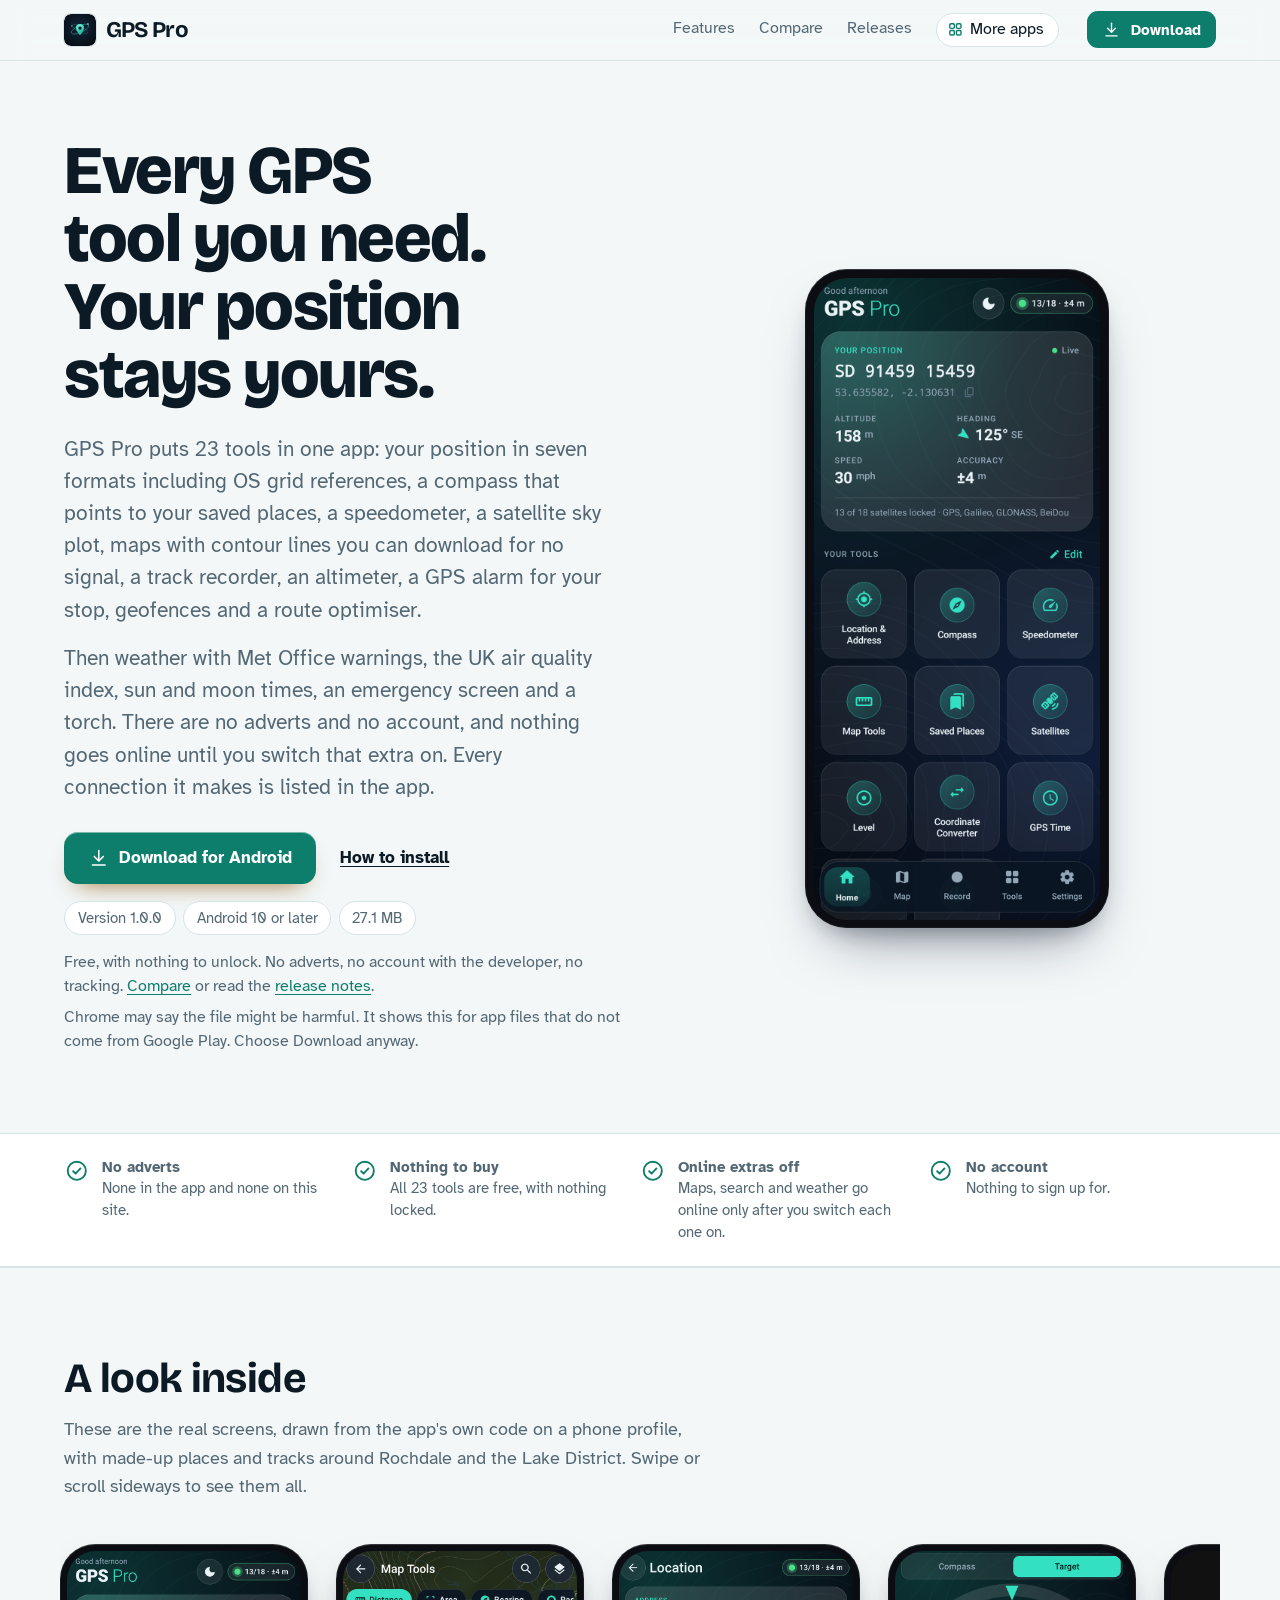
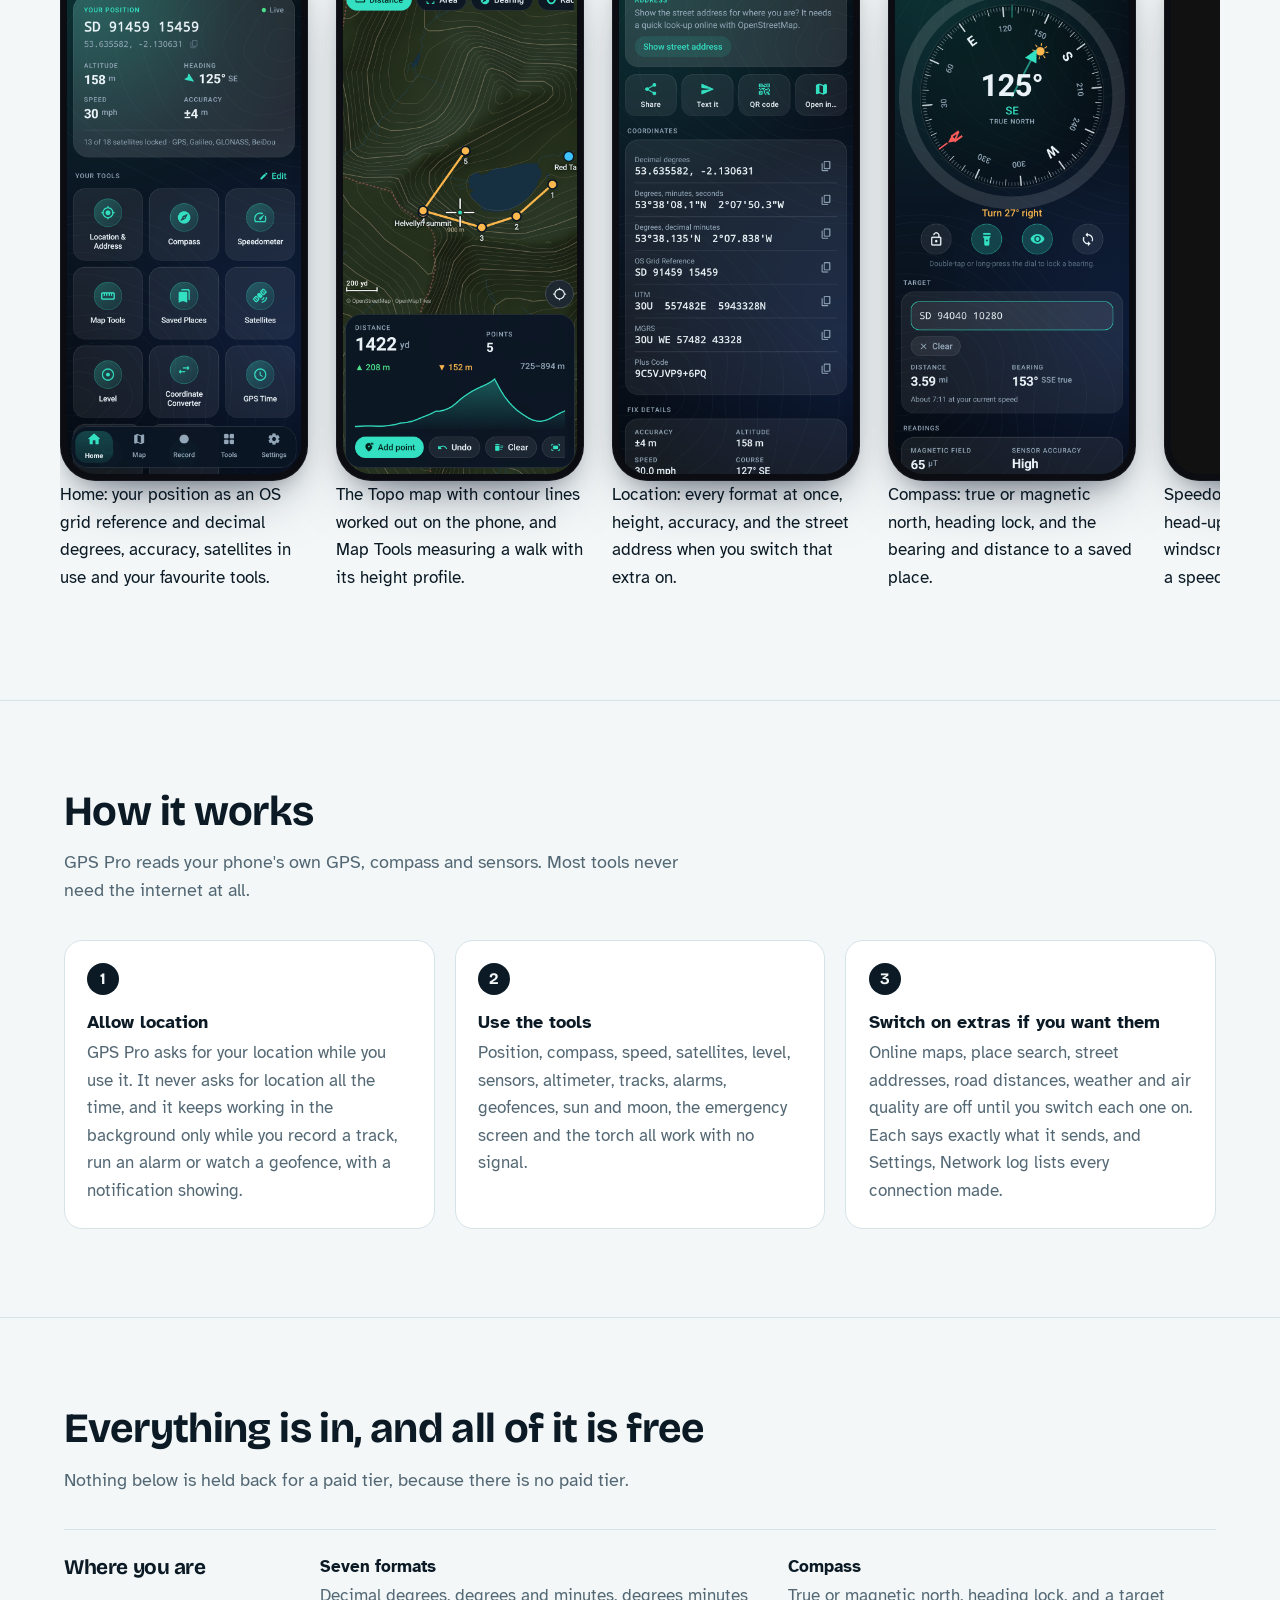
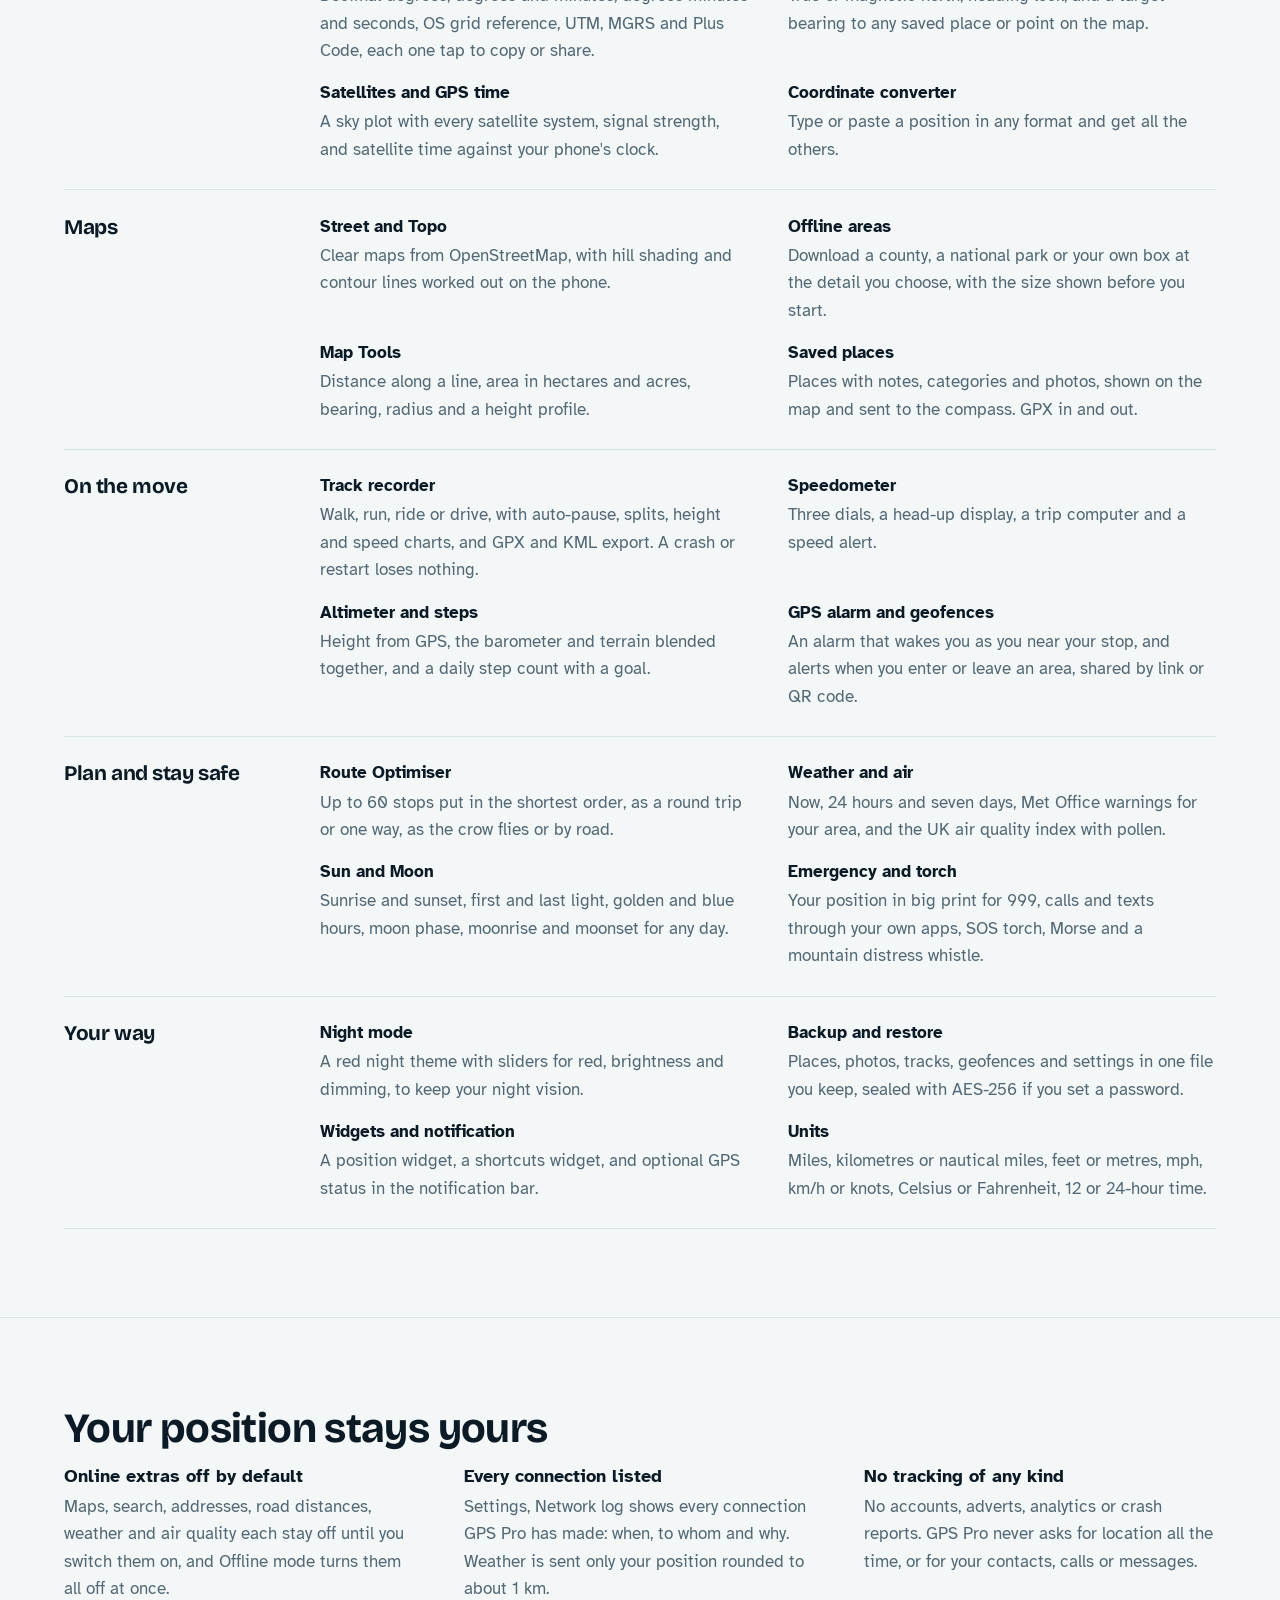
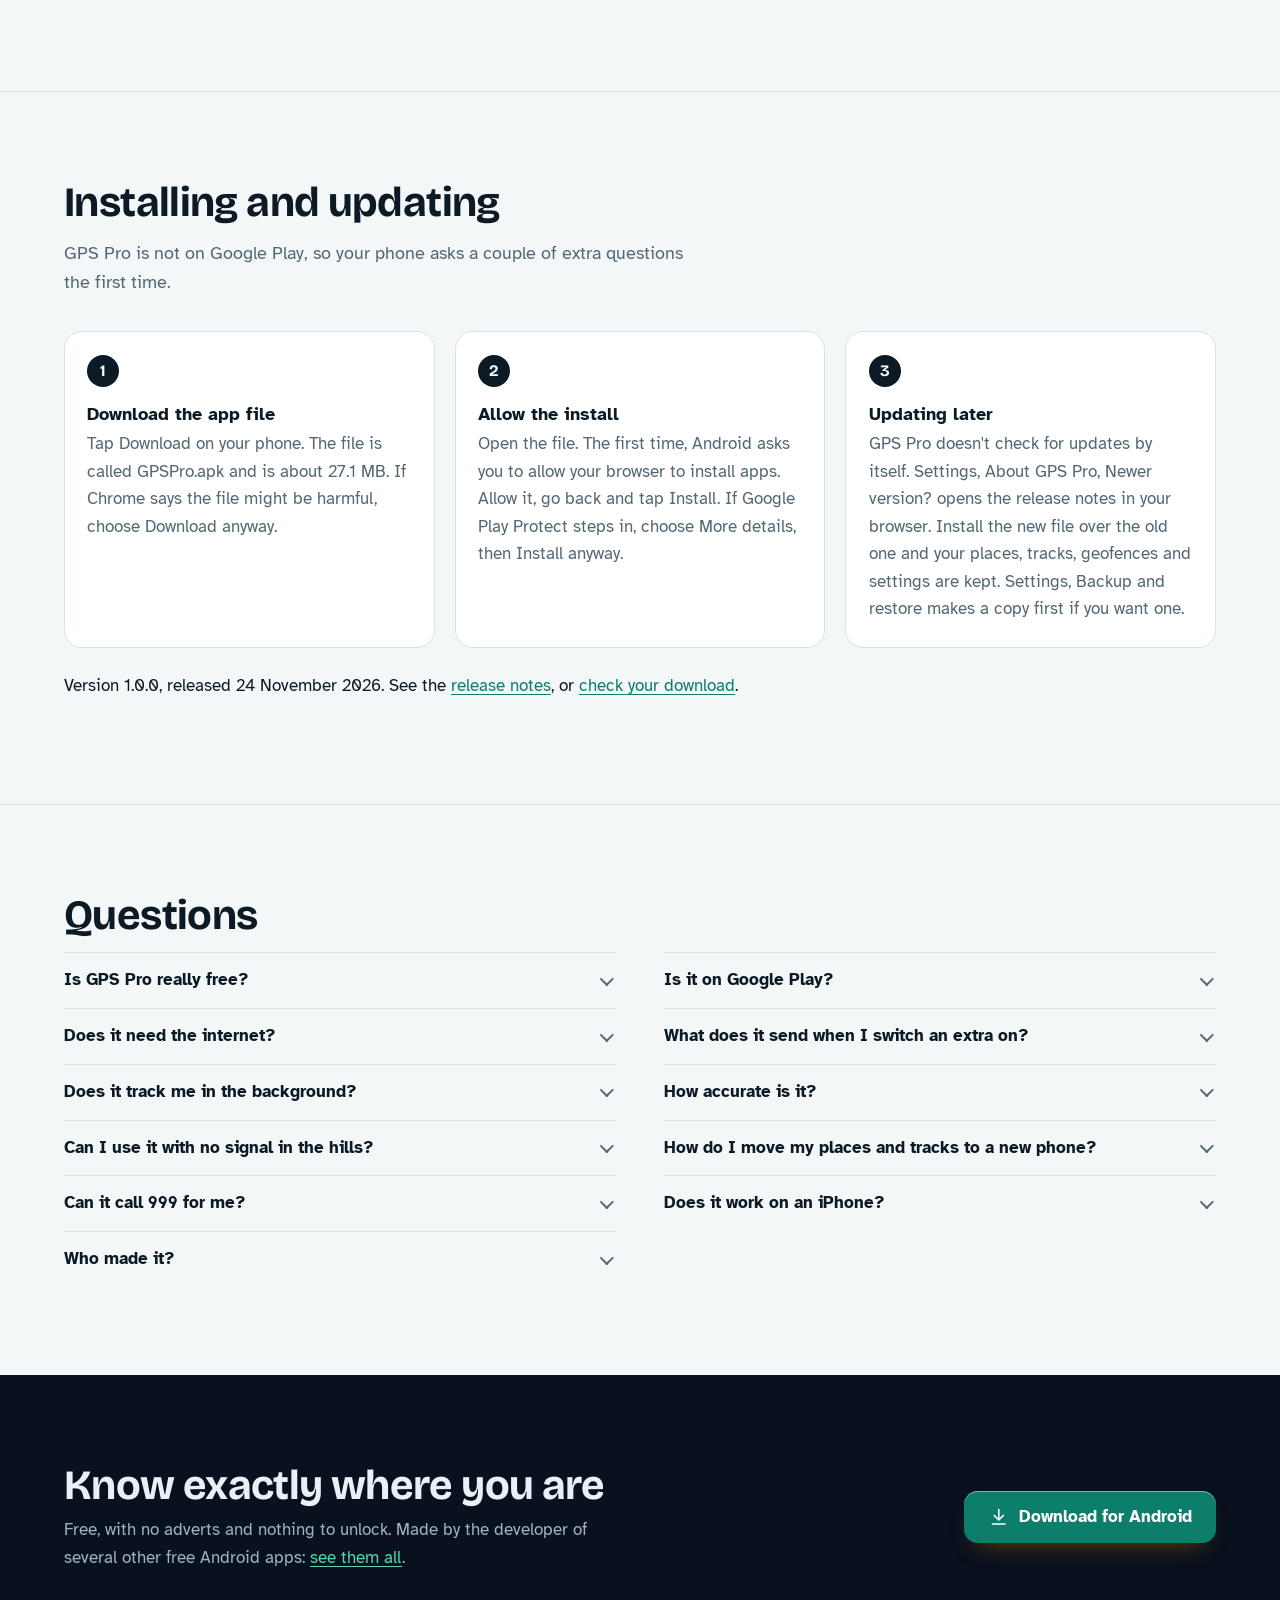
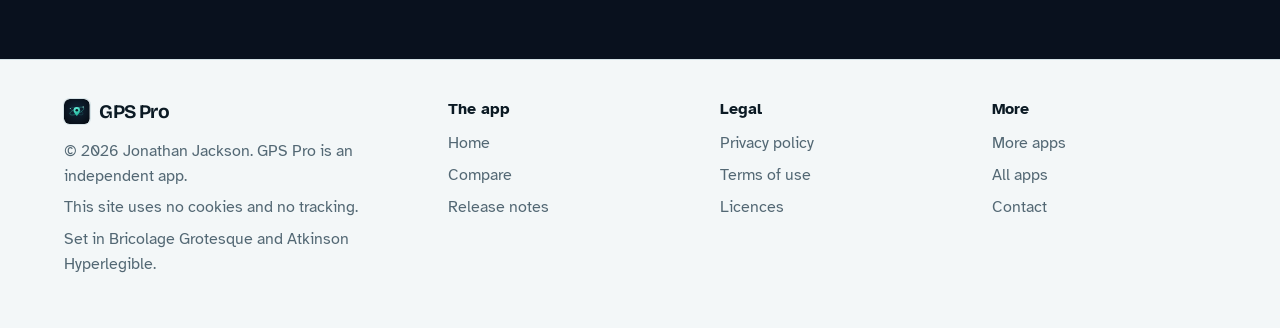
==== index.html @ b86f36ea "GPS Pro website" ====
<!DOCTYPE html>
<html lang="en-GB">
<head>
<meta charset="utf-8">
<meta name="viewport" content="width=device-width, initial-scale=1">
<title>GPS Pro: 23 GPS tools for Android that keep your position on your phone</title>
<meta name="description" content="GPS Pro is a free Android GPS toolbox: your position in every format including OS grid references, compass, speedometer, satellites, offline maps with contours, track recording, altimeter, GPS alarm, geofences, route optimiser, Met Office weather warnings, UK air quality, sun and moon, and an emergency screen. No adverts, no account, and every online extra off until you switch it on.">
<meta name="author" content="Jonathan Jackson">
<link rel="canonical" href="https://customgpter.github.io/gpspro/">
<meta name="theme-color" content="#f3f7f8" media="(prefers-color-scheme: light)">
<meta name="theme-color" content="#060b12" media="(prefers-color-scheme: dark)">
<meta property="og:type" content="website">
<meta property="og:site_name" content="GPS Pro">
<meta property="og:title" content="GPS Pro: 23 GPS tools for Android that keep your position on your phone">
<meta property="og:description" content="GPS Pro is a free Android GPS toolbox: your position in every format including OS grid references, compass, speedometer, satellites, offline maps with contours, track recording, altimeter, GPS alarm, geofences, route optimiser, Met Office weather warnings, UK air quality, sun and moon, and an emergency screen. No adverts, no account, and every online extra off until you switch it on.">
<meta property="og:url" content="https://customgpter.github.io/gpspro/">
<meta property="og:image" content="https://customgpter.github.io/gpspro/assets/og.png">
<meta property="og:image:width" content="1200">
<meta property="og:image:height" content="630">
<meta property="og:image:alt" content="GPS Pro&#x27;s home screen: the position as an OS grid reference and decimal degrees, accuracy, satellites in use and the favourite tools">
<meta property="og:locale" content="en_GB">
<meta name="twitter:card" content="summary_large_image">
<link rel="icon" href="./assets/favicon.svg" type="image/svg+xml">
<link rel="apple-touch-icon" href="./assets/apple-touch-icon.png">
<link rel="preload" href="./assets/fonts/bricolage-grotesque-latin.woff2" as="font" type="font/woff2" crossorigin>
<link rel="preload" href="./assets/fonts/atkinson-hyperlegible-latin-400-normal.woff2" as="font" type="font/woff2" crossorigin>
<link rel="stylesheet" href="./assets/site.css?v=1">
<link rel="stylesheet" href="./assets/house.css?v=1">
<link rel="stylesheet" href="./assets/apps-list.css?v=1">
<script src="./assets/apps-list.js?v=1" defer></script>
<script type="application/ld+json">{"@context":"https://schema.org","@type":"SoftwareApplication","name":"GPS Pro","url":"https://customgpter.github.io/gpspro/","description":"GPS Pro is a free Android GPS toolbox: your position in every format including OS grid references, compass, speedometer, satellites, offline maps with contours, track recording, altimeter, GPS alarm, geofences, route optimiser, Met Office weather warnings, UK air quality, sun and moon, and an emergency screen. No adverts, no account, and every online extra off until you switch it on.","applicationCategory":"UtilitiesApplication","operatingSystem":"Android 10 or later","softwareVersion":"1.0.0","downloadUrl":"https://github.com/CustomGPTer/gpspro/releases/latest/download/GPSPro.apk","releaseNotes":"https://customgpter.github.io/gpspro/releases.html","offers":{"@type":"Offer","price":"0","priceCurrency":"GBP"},"inLanguage":"en-GB","image":"https://customgpter.github.io/gpspro/assets/og.png","featureList":["Seven formats","Compass","Satellites and GPS time","Coordinate converter","Street and Topo","Offline areas","Map Tools","Saved places","Track recorder","Speedometer","Altimeter and steps","GPS alarm and geofences"],"author":{"@type":"Person","name":"Jonathan Jackson"}}</script>
<script type="application/ld+json">{"@context":"https://schema.org","@type":"FAQPage","mainEntity":[{"@type":"Question","name":"Is GPS Pro really free?","acceptedAnswer":{"@type":"Answer","text":"Yes. There is no paid version, no subscription and no adverts, and all 23 tools are there from the start."}},{"@type":"Question","name":"Is it on Google Play?","acceptedAnswer":{"@type":"Answer","text":"No. GPS Pro is a personal project and is downloaded from this site as an Android app file. It needs Android 10 or later."}},{"@type":"Question","name":"Does it need the internet?","acceptedAnswer":{"@type":"Answer","text":"No. Your position, the compass, speedometer, satellites, level, sensors, tracks, altimeter, alarms, geofences, sun and moon, the emergency screen and the torch all work with no signal. Maps work with no signal once you have downloaded an area. Search, addresses, road distances, weather and air quality need the internet, and only after you switch them on."}},{"@type":"Question","name":"What does it send when I switch an extra on?","acceptedAnswer":{"@type":"Answer","text":"Each extra says before you switch it on. Maps send only which map squares to fetch, never your position. Weather and air quality send your position rounded to about 1 km. Met Office warnings are one list for the whole UK, so nothing about you is sent for them; the phone picks out your area itself. Every connection is listed in Settings, Network log."}},{"@type":"Question","name":"Does it track me in the background?","acceptedAnswer":{"@type":"Answer","text":"No. GPS Pro never asks for location all the time. It keeps using GPS after you leave the app only while you are recording a track, running a GPS alarm or watching a geofence, or if you switch on the GPS status notification, and Android shows a notification the whole time."}},{"@type":"Question","name":"How accurate is it?","acceptedAnswer":{"@type":"Answer","text":"As accurate as your phone's GPS, which is usually within 3 to 5 metres in the open and worse among tall buildings and trees. GPS Pro shows the accuracy with every reading. OS grid references use Ordnance Survey's published conversion, accurate to about 5 metres."}},{"@type":"Question","name":"Can I use it with no signal in the hills?","acceptedAnswer":{"@type":"Answer","text":"Yes. GPS works anywhere with a view of the sky. Download the map area before you go, in Settings, Offline maps, and the map, contour lines and heights all work with no signal."}},{"@type":"Question","name":"How do I move my places and tracks to a new phone?","acceptedAnswer":{"@type":"Answer","text":"Settings, Backup and restore, Save a backup file. Put the file somewhere you can reach from the new phone, then choose Restore from a backup there. You can seal the file with a password."}},{"@type":"Question","name":"Can it call 999 for me?","acceptedAnswer":{"@type":"Answer","text":"The emergency screen opens your phone's dialler with 999 or 112 ready, and you press call. It can also open your messages app with your position written out for up to five contacts. GPS Pro never calls or texts by itself."}},{"@type":"Question","name":"Does it work on an iPhone?","acceptedAnswer":{"@type":"Answer","text":"No. GPS Pro is for Android phones and tablets only."}},{"@type":"Question","name":"Who made it?","acceptedAnswer":{"@type":"Answer","text":"GPS Pro is made by Jonathan Jackson, an independent developer in the United Kingdom."}}]}</script>
</head>
<body>
<a class="skip" href="#main">Skip to content</a>
<header class="masthead">
<div class="wrap">
<a class="brand" href="./" aria-label="GPS Pro home"><svg viewBox="0 0 108 108" aria-hidden="true"><defs><radialGradient id="gpbg" cx="54" cy="46" r="76" gradientUnits="userSpaceOnUse"><stop offset="0" stop-color="#12263A"/><stop offset="1" stop-color="#060B12"/></radialGradient><linearGradient id="gppin" x1="44" y1="34" x2="64" y2="72" gradientUnits="userSpaceOnUse"><stop offset="0" stop-color="#6CF5DE"/><stop offset="1" stop-color="#14A88F"/></linearGradient></defs><rect width="108" height="108" rx="24" fill="url(#gpbg)"/><g transform="rotate(-24 54 51)"><path d="M22,51 a32,11.5 0 1,0 64,0 a32,11.5 0 1,0 -64,0" fill="none" stroke="#3FE0C5" stroke-opacity=".55" stroke-width="2.2"/><circle cx="85.6" cy="46.2" r="2.6" fill="#B8FFF1"/></g><g transform="rotate(28 54 51)"><path d="M25,51 a29,9.5 0 1,0 58,0 a29,9.5 0 1,0 -58,0" fill="none" stroke="#3FE0C5" stroke-opacity=".35" stroke-width="1.6"/><circle cx="24.7" cy="54.5" r="2.1" fill="#7CEFDB"/></g><path d="M54,72 C54,72 40.5,57.5 40.5,47.5 A13.5,13.5 0 1,1 67.5,47.5 C67.5,57.5 54,72 54,72 Z" fill="url(#gppin)"/><circle cx="54" cy="47.5" r="5.5" fill="#0A1420"/></svg><span>GPS Pro</span></a>
<nav aria-label="Main"><ul><li><a href="./#features">Features</a></li><li><a href="./compare.html">Compare</a></li><li><a href="./releases.html">Releases</a></li><li><a class="more-apps" href="./more-apps.html"><svg class="ico" viewBox="0 0 24 24" aria-hidden="true"><rect x="4" y="4" width="6.5" height="6.5" rx="1.6"/><rect x="13.5" y="4" width="6.5" height="6.5" rx="1.6"/><rect x="4" y="13.5" width="6.5" height="6.5" rx="1.6"/><rect x="13.5" y="13.5" width="6.5" height="6.5" rx="1.6"/></svg>More apps</a></li></ul></nav>
<a class="button small" href="https://github.com/CustomGPTer/gpspro/releases/latest/download/GPSPro.apk"><svg class="ico" viewBox="0 0 24 24" aria-hidden="true"><path d="M12 4v11"/><path d="M7 10.5l5 5 5-5"/><path d="M5 20h14"/></svg>Download</a>
</div>
</header>
<main id="main">
<div class="hero">
<div class="wrap hero-grid">
<div class="hero-copy">
<h1>Every GPS tool you need. Your position stays yours.</h1>
<p class="lede">GPS Pro puts 23 tools in one app: your position in seven formats including OS grid references, a compass that points to your saved places, a speedometer, a satellite sky plot, maps with contour lines you can download for no signal, a track recorder, an altimeter, a GPS alarm for your stop, geofences and a route optimiser.</p><p class="lede">Then weather with Met Office warnings, the UK air quality index, sun and moon times, an emergency screen and a torch. There are no adverts and no account, and nothing goes online until you switch that extra on. Every connection it makes is listed in the app.</p>

<p class="get" id="download"><a class="button" href="https://github.com/CustomGPTer/gpspro/releases/latest/download/GPSPro.apk"><svg class="ico" viewBox="0 0 24 24" aria-hidden="true"><path d="M12 4v11"/><path d="M7 10.5l5 5 5-5"/><path d="M5 20h14"/></svg>Download for Android</a><a class="aside" href="#install">How to install</a></p>
<ul class="pills"><li>Version 1.0.0</li><li>Android 10 or later</li><li>27.1 MB</li></ul>
<p class="facts">Free, with nothing to unlock. No adverts, no account with the developer, no tracking. <a href="compare.html">Compare</a> or read the <a href="releases.html">release notes</a>.</p>
<p class="facts">Chrome may say the file might be harmful. It shows this for app files that do not come from Google Play. Choose Download anyway.</p>
</div>
<div class="hero-phone"><div class="phone"><img src="./assets/screens/home.png" alt="Home: your position as an OS grid reference and decimal degrees, accuracy, satellites in use and your favourite tools." width="393" height="852" fetchpriority="high"></div></div>
</div>
</div>

<section class="promises" aria-label="In short">
<div class="wrap"><ul><li><svg class="ico" viewBox="0 0 24 24" aria-hidden="true"><circle cx="12" cy="12" r="8.5"/><path d="M8.6 12.4l2.3 2.3 4.5-4.9"/></svg><span><b>No adverts</b><span>None in the app and none on this site.</span></span></li><li><svg class="ico" viewBox="0 0 24 24" aria-hidden="true"><circle cx="12" cy="12" r="8.5"/><path d="M8.6 12.4l2.3 2.3 4.5-4.9"/></svg><span><b>Nothing to buy</b><span>All 23 tools are free, with nothing locked.</span></span></li><li><svg class="ico" viewBox="0 0 24 24" aria-hidden="true"><circle cx="12" cy="12" r="8.5"/><path d="M8.6 12.4l2.3 2.3 4.5-4.9"/></svg><span><b>Online extras off</b><span>Maps, search and weather go online only after you switch each one on.</span></span></li><li><svg class="ico" viewBox="0 0 24 24" aria-hidden="true"><circle cx="12" cy="12" r="8.5"/><path d="M8.6 12.4l2.3 2.3 4.5-4.9"/></svg><span><b>No account</b><span>Nothing to sign up for.</span></span></li></ul></div>
</section>

<section id="screens" aria-labelledby="screens-h">
<div class="wrap">
<h2 id="screens-h">A look inside</h2>
<p class="intro">These are the real screens, drawn from the app&#x27;s own code on a phone profile, with made-up places and tracks around Rochdale and the Lake District. Swipe or scroll sideways to see them all.</p>
<div class="gallery" tabindex="0" role="region" aria-label="Screens from GPS Pro"><figure class="shot"><div class="phone"><img src="./assets/screens/home.png" alt="Home: your position as an OS grid reference and decimal degrees, accuracy, satellites in use and your favourite tools." width="393" height="852" loading="eager" decoding="async"></div><figcaption>Home: your position as an OS grid reference and decimal degrees, accuracy, satellites in use and your favourite tools.</figcaption></figure><figure class="shot"><div class="phone"><img src="./assets/screens/map.png" alt="The Topo map with contour lines worked out on the phone, and Map Tools measuring a walk with its height profile." width="393" height="852" loading="eager" decoding="async"></div><figcaption>The Topo map with contour lines worked out on the phone, and Map Tools measuring a walk with its height profile.</figcaption></figure><figure class="shot"><div class="phone"><img src="./assets/screens/location.png" alt="Location: every format at once, height, accuracy, and the street address when you switch that extra on." width="393" height="852" loading="eager" decoding="async"></div><figcaption>Location: every format at once, height, accuracy, and the street address when you switch that extra on.</figcaption></figure><figure class="shot"><div class="phone"><img src="./assets/screens/compass.png" alt="Compass: true or magnetic north, heading lock, and the bearing and distance to a saved place." width="393" height="852" loading="eager" decoding="async"></div><figcaption>Compass: true or magnetic north, heading lock, and the bearing and distance to a saved place.</figcaption></figure><figure class="shot"><div class="phone"><img src="./assets/screens/speed.png" alt="Speedometer: three dial styles, a head-up display for the windscreen, a trip computer and a speed alert." width="393" height="852" loading="eager" decoding="async"></div><figcaption>Speedometer: three dial styles, a head-up display for the windscreen, a trip computer and a speed alert.</figcaption></figure><figure class="shot"><div class="phone"><img src="./assets/screens/satellites.png" alt="Satellites: a sky plot and signal bars for GPS, Galileo, GLONASS, BeiDou, QZSS, NavIC and SBAS." width="393" height="852" loading="eager" decoding="async"></div><figcaption>Satellites: a sky plot and signal bars for GPS, Galileo, GLONASS, BeiDou, QZSS, NavIC and SBAS.</figcaption></figure><figure class="shot"><div class="phone"><img src="./assets/screens/track.png" alt="A recorded walk: distance, moving time, climb, splits and charts of height and speed, with GPX and KML out." width="393" height="852" loading="eager" decoding="async"></div><figcaption>A recorded walk: distance, moving time, climb, splits and charts of height and speed, with GPX and KML out.</figcaption></figure><figure class="shot"><div class="phone"><img src="./assets/screens/route.png" alt="Route Optimiser: up to 60 stops put in the shortest order, as the crow flies or by road." width="393" height="852" loading="eager" decoding="async"></div><figcaption>Route Optimiser: up to 60 stops put in the shortest order, as the crow flies or by road.</figcaption></figure><figure class="shot"><div class="phone"><img src="./assets/screens/weather.png" alt="Weather: now, the next 24 hours, and Met Office warnings for where you are." width="393" height="852" loading="eager" decoding="async"></div><figcaption>Weather: now, the next 24 hours, and Met Office warnings for where you are.</figcaption></figure><figure class="shot"><div class="phone"><img src="./assets/screens/sunmoon.png" alt="Sun and Moon: sunrise, golden and blue hours, first and last light, moonrise and the moon as it looks tonight." width="393" height="852" loading="eager" decoding="async"></div><figcaption>Sun and Moon: sunrise, golden and blue hours, first and last light, moonrise and the moon as it looks tonight.</figcaption></figure><figure class="shot"><div class="phone"><img src="./assets/screens/emergency.png" alt="Emergency: your grid reference in big print to read out to 999, one-tap call and text, SOS torch and whistle." width="393" height="852" loading="eager" decoding="async"></div><figcaption>Emergency: your grid reference in big print to read out to 999, one-tap call and text, SOS torch and whistle.</figcaption></figure><figure class="shot"><div class="phone"><img src="./assets/screens/backup.png" alt="Backup and restore: everything in one file you keep, sealed with a password if you like." width="393" height="852" loading="eager" decoding="async"></div><figcaption>Backup and restore: everything in one file you keep, sealed with a password if you like.</figcaption></figure></div>
</div>
</section>

<section id="how" aria-labelledby="how-h">
<div class="wrap">
<h2 id="how-h">How it works</h2>
<p class="intro">GPS Pro reads your phone's own GPS, compass and sensors. Most tools never need the internet at all.</p>
<ol class="steps"><li><h3>Allow location</h3><p>GPS Pro asks for your location while you use it. It never asks for location all the time, and it keeps working in the background only while you record a track, run an alarm or watch a geofence, with a notification showing.</p></li><li><h3>Use the tools</h3><p>Position, compass, speed, satellites, level, sensors, altimeter, tracks, alarms, geofences, sun and moon, the emergency screen and the torch all work with no signal.</p></li><li><h3>Switch on extras if you want them</h3><p>Online maps, place search, street addresses, road distances, weather and air quality are off until you switch each one on. Each says exactly what it sends, and Settings, Network log lists every connection made.</p></li></ol>
</div>
</section>

<section id="features" aria-labelledby="features-h">
<div class="wrap">
<h2 id="features-h">Everything is in, and all of it is free</h2>
<p class="intro">Nothing below is held back for a paid tier, because there is no paid tier.</p>
<div class="groups"><div class="group"><h3>Where you are</h3><dl><div><dt>Seven formats</dt><dd>Decimal degrees, degrees and minutes, degrees minutes and seconds, OS grid reference, UTM, MGRS and Plus Code, each one tap to copy or share.</dd></div><div><dt>Compass</dt><dd>True or magnetic north, heading lock, and a target bearing to any saved place or point on the map.</dd></div><div><dt>Satellites and GPS time</dt><dd>A sky plot with every satellite system, signal strength, and satellite time against your phone's clock.</dd></div><div><dt>Coordinate converter</dt><dd>Type or paste a position in any format and get all the others.</dd></div></dl></div><div class="group"><h3>Maps</h3><dl><div><dt>Street and Topo</dt><dd>Clear maps from OpenStreetMap, with hill shading and contour lines worked out on the phone.</dd></div><div><dt>Offline areas</dt><dd>Download a county, a national park or your own box at the detail you choose, with the size shown before you start.</dd></div><div><dt>Map Tools</dt><dd>Distance along a line, area in hectares and acres, bearing, radius and a height profile.</dd></div><div><dt>Saved places</dt><dd>Places with notes, categories and photos, shown on the map and sent to the compass. GPX in and out.</dd></div></dl></div><div class="group"><h3>On the move</h3><dl><div><dt>Track recorder</dt><dd>Walk, run, ride or drive, with auto-pause, splits, height and speed charts, and GPX and KML export. A crash or restart loses nothing.</dd></div><div><dt>Speedometer</dt><dd>Three dials, a head-up display, a trip computer and a speed alert.</dd></div><div><dt>Altimeter and steps</dt><dd>Height from GPS, the barometer and terrain blended together, and a daily step count with a goal.</dd></div><div><dt>GPS alarm and geofences</dt><dd>An alarm that wakes you as you near your stop, and alerts when you enter or leave an area, shared by link or QR code.</dd></div></dl></div><div class="group"><h3>Plan and stay safe</h3><dl><div><dt>Route Optimiser</dt><dd>Up to 60 stops put in the shortest order, as a round trip or one way, as the crow flies or by road.</dd></div><div><dt>Weather and air</dt><dd>Now, 24 hours and seven days, Met Office warnings for your area, and the UK air quality index with pollen.</dd></div><div><dt>Sun and Moon</dt><dd>Sunrise and sunset, first and last light, golden and blue hours, moon phase, moonrise and moonset for any day.</dd></div><div><dt>Emergency and torch</dt><dd>Your position in big print for 999, calls and texts through your own apps, SOS torch, Morse and a mountain distress whistle.</dd></div></dl></div><div class="group"><h3>Your way</h3><dl><div><dt>Night mode</dt><dd>A red night theme with sliders for red, brightness and dimming, to keep your night vision.</dd></div><div><dt>Backup and restore</dt><dd>Places, photos, tracks, geofences and settings in one file you keep, sealed with AES-256 if you set a password.</dd></div><div><dt>Widgets and notification</dt><dd>A position widget, a shortcuts widget, and optional GPS status in the notification bar.</dd></div><div><dt>Units</dt><dd>Miles, kilometres or nautical miles, feet or metres, mph, km/h or knots, Celsius or Fahrenheit, 12 or 24-hour time.</dd></div></dl></div></div>
</div>
</section>

<section id="privacy" aria-labelledby="privacy-h">
<div class="wrap">
<h2 id="privacy-h">Your position stays yours</h2>
<ul class="plain"><li><h3>Online extras off by default</h3><p>Maps, search, addresses, road distances, weather and air quality each stay off until you switch them on, and Offline mode turns them all off at once.</p></li><li><h3>Every connection listed</h3><p>Settings, Network log shows every connection GPS Pro has made: when, to whom and why. Weather is sent only your position rounded to about 1 km.</p></li><li><h3>No tracking of any kind</h3><p>No accounts, adverts, analytics or crash reports. GPS Pro never asks for location all the time, or for your contacts, calls or messages.</p></li></ul>
</div>
</section>

<section id="install" aria-labelledby="install-h">
<div class="wrap">
<h2 id="install-h">Installing and updating</h2>
<p class="intro">GPS Pro is not on Google Play, so your phone asks a couple of extra questions the first time.</p>
<ol class="steps"><li><h3>Download the app file</h3><p>Tap Download on your phone. The file is called GPSPro.apk and is about 27.1 MB. If Chrome says the file might be harmful, choose Download anyway.</p></li><li><h3>Allow the install</h3><p>Open the file. The first time, Android asks you to allow your browser to install apps. Allow it, go back and tap Install. If Google Play Protect steps in, choose More details, then Install anyway.</p></li><li><h3>Updating later</h3><p>GPS Pro doesn't check for updates by itself. Settings, About GPS Pro, Newer version? opens the release notes in your browser. Install the new file over the old one and your places, tracks, geofences and settings are kept. Settings, Backup and restore makes a copy first if you want one.</p></li></ol>
<p class="after-table">Version 1.0.0, released 24 November 2026. See the <a href="releases.html">release notes</a>, or <a href="releases.html#checking">check your download</a>.</p>
</div>
</section>

<section id="questions" aria-labelledby="questions-h">
<div class="wrap">
<h2 id="questions-h">Questions</h2>
<div class="faq"><details><summary>Is GPS Pro really free?</summary><p>Yes. There is no paid version, no subscription and no adverts, and all 23 tools are there from the start.</p></details><details><summary>Is it on Google Play?</summary><p>No. GPS Pro is a personal project and is downloaded from this site as an Android app file. It needs Android 10 or later.</p></details><details><summary>Does it need the internet?</summary><p>No. Your position, the compass, speedometer, satellites, level, sensors, tracks, altimeter, alarms, geofences, sun and moon, the emergency screen and the torch all work with no signal. Maps work with no signal once you have downloaded an area. Search, addresses, road distances, weather and air quality need the internet, and only after you switch them on.</p></details><details><summary>What does it send when I switch an extra on?</summary><p>Each extra says before you switch it on. Maps send only which map squares to fetch, never your position. Weather and air quality send your position rounded to about 1 km. Met Office warnings are one list for the whole UK, so nothing about you is sent for them; the phone picks out your area itself. Every connection is listed in Settings, Network log.</p></details><details><summary>Does it track me in the background?</summary><p>No. GPS Pro never asks for location all the time. It keeps using GPS after you leave the app only while you are recording a track, running a GPS alarm or watching a geofence, or if you switch on the GPS status notification, and Android shows a notification the whole time.</p></details><details><summary>How accurate is it?</summary><p>As accurate as your phone's GPS, which is usually within 3 to 5 metres in the open and worse among tall buildings and trees. GPS Pro shows the accuracy with every reading. OS grid references use Ordnance Survey's published conversion, accurate to about 5 metres.</p></details><details><summary>Can I use it with no signal in the hills?</summary><p>Yes. GPS works anywhere with a view of the sky. Download the map area before you go, in Settings, Offline maps, and the map, contour lines and heights all work with no signal.</p></details><details><summary>How do I move my places and tracks to a new phone?</summary><p>Settings, Backup and restore, Save a backup file. Put the file somewhere you can reach from the new phone, then choose Restore from a backup there. You can seal the file with a password.</p></details><details><summary>Can it call 999 for me?</summary><p>The emergency screen opens your phone's dialler with 999 or 112 ready, and you press call. It can also open your messages app with your position written out for up to five contacts. GPS Pro never calls or texts by itself.</p></details><details><summary>Does it work on an iPhone?</summary><p>No. GPS Pro is for Android phones and tablets only.</p></details><details><summary>Who made it?</summary><p>GPS Pro is made by Jonathan Jackson, an independent developer in the United Kingdom.</p></details></div>
</div>
</section>

<section class="closing" aria-labelledby="closing-h">
<div class="wrap">
<div><h2 id="closing-h">Know exactly where you are</h2><p>Free, with no adverts and nothing to unlock. Made by the developer of several other free Android apps: <a href="more-apps.html">see them all</a>.</p></div>
<a class="button" href="https://github.com/CustomGPTer/gpspro/releases/latest/download/GPSPro.apk"><svg class="ico" viewBox="0 0 24 24" aria-hidden="true"><path d="M12 4v11"/><path d="M7 10.5l5 5 5-5"/><path d="M5 20h14"/></svg>Download for Android</a>
</div>
</section>
</main>
<footer class="colophon">
<div class="wrap">
<div>
<a class="brand" href="./" aria-label="GPS Pro home"><svg viewBox="0 0 108 108" aria-hidden="true"><defs><radialGradient id="gpbg" cx="54" cy="46" r="76" gradientUnits="userSpaceOnUse"><stop offset="0" stop-color="#12263A"/><stop offset="1" stop-color="#060B12"/></radialGradient><linearGradient id="gppin" x1="44" y1="34" x2="64" y2="72" gradientUnits="userSpaceOnUse"><stop offset="0" stop-color="#6CF5DE"/><stop offset="1" stop-color="#14A88F"/></linearGradient></defs><rect width="108" height="108" rx="24" fill="url(#gpbg)"/><g transform="rotate(-24 54 51)"><path d="M22,51 a32,11.5 0 1,0 64,0 a32,11.5 0 1,0 -64,0" fill="none" stroke="#3FE0C5" stroke-opacity=".55" stroke-width="2.2"/><circle cx="85.6" cy="46.2" r="2.6" fill="#B8FFF1"/></g><g transform="rotate(28 54 51)"><path d="M25,51 a29,9.5 0 1,0 58,0 a29,9.5 0 1,0 -58,0" fill="none" stroke="#3FE0C5" stroke-opacity=".35" stroke-width="1.6"/><circle cx="24.7" cy="54.5" r="2.1" fill="#7CEFDB"/></g><path d="M54,72 C54,72 40.5,57.5 40.5,47.5 A13.5,13.5 0 1,1 67.5,47.5 C67.5,57.5 54,72 54,72 Z" fill="url(#gppin)"/><circle cx="54" cy="47.5" r="5.5" fill="#0A1420"/></svg><span>GPS Pro</span></a>
<p>&copy; 2026 Jonathan Jackson. GPS Pro is an independent app.</p>
<p>This site uses no cookies and no tracking.</p>
<p>Set in Bricolage Grotesque and Atkinson Hyperlegible.</p>
</div>
<nav aria-label="The app"><h2>The app</h2><ul>
<li><a href="./">Home</a></li>
<li><a href="./compare.html">Compare</a></li>
<li><a href="./releases.html">Release notes</a></li>

</ul></nav>
<nav aria-label="Legal"><h2>Legal</h2><ul>
<li><a href="./privacy.html">Privacy policy</a></li>
<li><a href="./terms.html">Terms of use</a></li>
<li><a href="./licences.html">Licences</a></li>
</ul></nav>
<nav aria-label="More"><h2>More</h2><ul>
<li><a href="./more-apps.html">More apps</a></li>
<li><a href="https://customgpter.github.io/">All apps</a></li>
<li><a href="https://github.com/CustomGPTer/gpspro/issues">Contact</a></li>
</ul></nav>
</div>
</footer>
</body>
</html>
---- assets/site.css ----
@font-face{font-family:"Bricolage Grotesque";src:url("fonts/bricolage-grotesque-latin.woff2") format("woff2");font-weight:200 800;font-style:normal;font-display:swap}
@font-face{font-family:"Atkinson Hyperlegible";src:url("fonts/atkinson-hyperlegible-latin-400-normal.woff2") format("woff2");font-weight:400;font-style:normal;font-display:swap}
@font-face{font-family:"Atkinson Hyperlegible";src:url("fonts/atkinson-hyperlegible-latin-700-normal.woff2") format("woff2");font-weight:700;font-style:normal;font-display:swap}

/* Daylight page, night-time camera. The lamp colour is kept for the one thing to press and for what the camera has seen. */
:root{
  --page:#f2f5f9; --panel:#ffffff; --raised:#e8edf3; --ink:#0d1a2b; --soft:#465468; --rule:#d2dae4;
  --accent:#0a6a55; --accent-ink:#ffffff; --warn:#8a5200; --rec:#d3302f;
  --lamp:#ffb347; --lamp-ink:#231400; --lamp-text:#8a5200;
  --night:#09111e; --night-2:#111d30; --night-3:#1a2a43; --night-ink:#eaf0f8; --night-soft:#9fb0c7; --night-rule:#24364f; --iris:#55d6ab;
  --display:"Bricolage Grotesque","Atkinson Hyperlegible",system-ui,sans-serif;
  --sans:"Atkinson Hyperlegible",system-ui,-apple-system,"Segoe UI",Roboto,sans-serif;
  --mono:ui-monospace,SFMono-Regular,Menlo,Consolas,"Liberation Mono",monospace;
  color-scheme:light dark;
}
@media (prefers-color-scheme:dark){
  :root{--page:#0a111b; --panel:#111a27; --raised:#182434; --ink:#e9eef5; --soft:#a0aec0; --rule:#243247;
    --accent:#55d6ab; --accent-ink:#00281d; --warn:#ffb347; --rec:#ff6163; --lamp-text:#ffb347}
}

*,*::before,*::after{box-sizing:border-box}
html{-webkit-text-size-adjust:100%;scroll-behavior:smooth;scroll-padding-top:5.5rem}
@media (prefers-reduced-motion:reduce){html{scroll-behavior:auto}}
body{margin:0;background:var(--page);color:var(--ink);font:400 1.0625rem/1.62 var(--sans);text-rendering:optimizeLegibility;-webkit-font-smoothing:antialiased}
img,svg{max-width:100%;display:block}
a{color:var(--accent);text-decoration-thickness:.07em;text-underline-offset:.2em}
a:hover{text-decoration-thickness:.13em}
:focus-visible{outline:3px solid var(--lamp);outline-offset:3px;border-radius:6px}
code{font:.9em/1 var(--mono);overflow-wrap:anywhere}
h1,h2,h3{font-family:var(--display);font-weight:700;letter-spacing:-.015em;line-height:1.08;margin:0;text-wrap:balance}
p{margin:0 0 1rem}
.skip{position:absolute;left:-999px;top:0;background:var(--ink);color:var(--page);padding:.6rem 1rem;z-index:30;border-radius:0 0 8px 0}
.skip:focus{left:0}
.sr{position:absolute;width:1px;height:1px;overflow:hidden;clip-path:inset(50%);white-space:nowrap}
.wrap{width:min(72rem,100% - 2.5rem);margin-inline:auto}
.measure{max-width:44rem}
.ico{width:1.25em;height:1.25em;flex:none;fill:none;stroke:currentColor;stroke-width:1.75;stroke-linecap:round;stroke-linejoin:round}

/* ---------- masthead */
.masthead{position:sticky;top:0;z-index:20;background:color-mix(in srgb,var(--page) 88%,transparent);-webkit-backdrop-filter:blur(14px) saturate(1.3);backdrop-filter:blur(14px) saturate(1.3);border-bottom:1px solid var(--rule)}
.masthead .wrap{display:flex;flex-wrap:wrap;align-items:center;gap:.35rem 1.75rem;padding-block:.7rem}
.brand{display:inline-flex;align-items:center;gap:.6rem;font:700 1.4rem/1 var(--display);letter-spacing:-.03em;color:var(--ink);text-decoration:none;margin-right:auto}
.brand svg{width:2rem;height:2rem;flex:none;border-radius:.5rem;box-shadow:0 0 0 1px var(--rule)}
.masthead nav ul{display:flex;flex-wrap:wrap;align-items:center;gap:.15rem 1.5rem;list-style:none;margin:0;padding:0;font-size:1rem;line-height:1.3}
.masthead nav a{display:inline-flex;align-items:center;gap:.4rem;color:var(--soft);text-decoration:none;padding-block:.45rem;border-bottom:2px solid transparent}
.masthead nav a:hover{color:var(--ink)}
.masthead nav a[aria-current="page"]{color:var(--ink);border-bottom-color:var(--lamp)}
.masthead nav a.more-apps{color:var(--ink);border:1px solid var(--rule);border-radius:999px;padding:.34rem .85rem .34rem .65rem;background:var(--panel)}
.masthead nav a.more-apps .ico{width:1.05em;height:1.05em;color:var(--accent);stroke-width:2}
.masthead nav a.more-apps:hover,.masthead nav a.more-apps[aria-current="page"]{border-color:var(--accent)}
.button{display:inline-flex;align-items:center;gap:.6rem;background:var(--lamp);color:var(--lamp-ink);font:700 1.08rem/1.2 var(--sans);text-decoration:none;padding:.95rem 1.5rem;border-radius:14px;box-shadow:0 1px 0 rgba(255,255,255,.45) inset,0 12px 24px -14px rgba(138,82,0,.9)}
.button:hover{background:#ffc56e}
.button:active{transform:translateY(1px)}
.button.small{font-size:.95rem;padding:.55rem .95rem;border-radius:11px;box-shadow:none}
.button.quiet{background:none;box-shadow:none;border:1px solid var(--rule);color:var(--ink)}
.button.quiet:hover{border-color:var(--ink);background:none}
@media (max-width:52rem){
  .masthead nav{order:3;flex:1 0 100%}
  .masthead nav ul{gap:.1rem .85rem;font-size:.95rem}
  .masthead nav .wide{display:none}
}
@media (max-width:24rem){.masthead nav a.more-apps .ico{display:none}.masthead nav a.more-apps{padding-inline:.7rem}}

/* ---------- hero */
.hero{padding-block:clamp(2.2rem,6vw,4.75rem) clamp(2.5rem,6vw,4.5rem);overflow:hidden}
.hero-grid{display:grid;gap:clamp(2.25rem,5vw,4rem);align-items:center}
@media (min-width:62rem){.hero-grid{grid-template-columns:minmax(0,11fr) minmax(0,10fr)}}
.hero h1{font-size:clamp(2.6rem,6vw,4.25rem);font-weight:800;line-height:1;letter-spacing:-.022em;margin-bottom:1.5rem}
.lede{font-size:clamp(1.14rem,2vw,1.3rem);line-height:1.55;color:var(--soft);margin:0 0 1rem;max-width:34rem}
.get{display:flex;flex-wrap:wrap;align-items:center;gap:.9rem 1.5rem;margin:1.8rem 0 1.1rem}
.get .aside{font-weight:700;color:var(--ink)}
.facts{font-size:.98rem;line-height:1.5;color:var(--soft);margin:0 0 .5rem;max-width:36rem}
.pills{display:flex;flex-wrap:wrap;gap:.45rem;list-style:none;margin:0 0 1rem;padding:0;font-size:.95rem}
.pills li{border:1px solid var(--rule);border-radius:999px;padding:.22rem .8rem;background:var(--panel);color:var(--soft)}

/* the monitor: the camera's view, the day beneath it, and the alert it sends */
.monitor{position:relative;max-width:36rem;margin-inline:auto;width:100%;padding-bottom:3.1rem}
@media (min-width:62rem){.monitor{margin-inline:auto 0}}
.screen{position:relative;background:var(--night);border-radius:22px;padding:.6rem;box-shadow:0 0 0 1px var(--night-rule),0 30px 60px -30px rgba(9,17,30,.75)}
.cam{position:relative;border-radius:15px;overflow:hidden;aspect-ratio:16/10;background:#0b1626}
.cam svg{width:100%;height:100%}
.cam text{font:700 15px var(--sans);fill:#231400}
.hud{position:absolute;display:inline-flex;align-items:center;gap:.4rem;font:700 .76rem/1 var(--sans);color:var(--night-ink);background:rgba(6,12,22,.62);border-radius:999px;padding:.38rem .65rem;letter-spacing:.01em}
.hud i{width:.5rem;height:.5rem;border-radius:50%;background:var(--iris)}
.hud.watching{left:.7rem;top:.7rem}
.hud.rec{right:.7rem;top:.7rem}
.hud.rec i{background:#ff5a5c}
.hud.stamp{left:.7rem;bottom:.7rem;font:400 .74rem/1 var(--mono);border-radius:6px;color:#d5deea}
.hud.place{right:.7rem;bottom:.7rem;border-radius:6px;font-weight:400;color:#d5deea}
.day{padding:.85rem .55rem 2rem;color:var(--night-soft);font-size:.8rem;line-height:1.2}
.day-head{display:flex;justify-content:space-between;margin-bottom:.6rem}
.day-head b{color:var(--night-ink)}
.track{position:relative;height:1.5rem;border-radius:7px;background:repeating-linear-gradient(90deg,var(--night-3) 0 1px,transparent 1px calc(100% / 24)),var(--night-2);box-shadow:inset 0 0 0 1px var(--night-rule)}
.ev{position:absolute;top:3px;bottom:3px;width:max(5px,1.1%);border-radius:3px;background:var(--iris);left:var(--at)}
.ev.seen{background:var(--lamp)}
.now{position:absolute;top:-4px;bottom:-4px;left:var(--at);width:2px;background:var(--night-ink);border-radius:2px}
.hours{display:flex;justify-content:space-between;margin-top:.4rem;font-size:.72rem}
.alert{position:absolute;right:-.4rem;bottom:0;display:flex;align-items:center;gap:.75rem;width:min(19rem,88%);background:var(--panel);color:var(--ink);border:1px solid var(--rule);border-radius:16px;padding:.65rem .8rem;box-shadow:0 18px 36px -18px rgba(9,17,30,.55)}
.alert .thumb{flex:none;width:3.1rem;height:3.1rem;border-radius:10px;background:linear-gradient(160deg,#16263d,#0b1626);position:relative;overflow:hidden}
.alert .thumb::before{content:"";position:absolute;left:50%;bottom:0;width:38%;height:62%;translate:-50% 0;border-radius:40% 40% 0 0;background:#6f86a6}
.alert .thumb::after{content:"";position:absolute;left:50%;top:14%;width:26%;aspect-ratio:1;translate:-50% 0;border-radius:50%;background:#8ea4c2}
.alert b{display:block;font-size:.98rem;line-height:1.25}
.alert span{display:block;font-size:.86rem;color:var(--soft);line-height:1.3}
.alert .dot{flex:none;width:.6rem;height:.6rem;border-radius:50%;background:var(--lamp);margin-left:auto;box-shadow:0 0 0 4px color-mix(in srgb,var(--lamp) 25%,transparent)}
@media (max-width:26rem){.alert{right:0}}
@media (prefers-reduced-motion:no-preference){
  .cam .spill{animation:vg-in .9s ease-out .25s both}
  .cam .who{animation:vg-step .9s cubic-bezier(.2,.8,.25,1) .9s both}
  .cam .mark{animation:vg-lock .45s cubic-bezier(.3,1.4,.5,1) 1.7s both;transform-box:fill-box;transform-origin:center}
  .hud.rec{animation:vg-in .3s ease-out 2.05s both}
  .hud.rec i{animation:vg-blink 1.2s steps(2,jump-none) 2.3s 4}
  .ev.seen,.now{animation:vg-pop .4s cubic-bezier(.3,1.5,.5,1) 2.4s both}
  .alert{animation:vg-rise .6s cubic-bezier(.2,.8,.25,1) 2.9s both}
  @keyframes vg-in{from{opacity:0}to{opacity:1}}
  @keyframes vg-step{from{opacity:0;transform:translateX(18px)}to{opacity:1;transform:none}}
  @keyframes vg-lock{from{opacity:0;transform:scale(1.12)}to{opacity:1;transform:none}}
  @keyframes vg-blink{from{opacity:1}to{opacity:.25}}
  @keyframes vg-pop{from{opacity:0;transform:scaleY(.2)}to{opacity:1;transform:none}}
  @keyframes vg-rise{from{opacity:0;transform:translateY(14px)}to{opacity:1;transform:none}}
}

/* ---------- sections */
section{padding-block:clamp(3rem,7vw,5.5rem)}
section + section{border-top:1px solid var(--rule)}
h2{font-size:clamp(1.8rem,3.6vw,2.6rem);margin-bottom:.9rem}
h3{font:700 1.1rem/1.3 var(--sans);letter-spacing:0;margin:0 0 .3rem}
.intro{color:var(--soft);max-width:40rem;margin-bottom:2.2rem;font-size:1.1rem}

.promises{padding-block:0;border-block:1px solid var(--rule);background:var(--panel)}
.promises ul{list-style:none;margin:0;padding:0;display:grid;grid-template-columns:repeat(auto-fit,minmax(min(100%,14rem),1fr))}
.promises li{display:flex;gap:.8rem;align-items:flex-start;padding:1.4rem 1.5rem 1.4rem 0}
.promises .ico{width:1.6rem;height:1.6rem;color:var(--accent);margin-top:.1rem}
.promises b{display:block;line-height:1.3}
.promises span{color:var(--soft);font-size:.96rem;line-height:1.45;display:block}
.hero + .promises{border-top:1px solid var(--rule)}

.steps{list-style:none;counter-reset:s;margin:0;padding:0;display:grid;gap:1.25rem}
@media (min-width:52rem){.steps{grid-template-columns:repeat(3,minmax(0,1fr))}}
.steps li{counter-increment:s;background:var(--panel);border:1px solid var(--rule);border-radius:18px;padding:1.4rem 1.4rem 1.5rem}
.steps li::before{content:counter(s);display:grid;place-items:center;width:2rem;height:2rem;border-radius:50%;background:var(--ink);color:var(--page);font:700 1rem/1 var(--display);margin-bottom:1rem}
.steps p{margin:0;color:var(--soft)}

.notices{display:grid;gap:1.25rem}
@media (min-width:52rem){.notices{grid-template-columns:repeat(2,minmax(0,1fr))}}
.sense{background:var(--night);color:var(--night-ink);border-radius:20px;padding:1.5rem 1.5rem 1.6rem;box-shadow:0 0 0 1px var(--night-rule)}
.sense h3{font:700 1.35rem/1.2 var(--display);letter-spacing:-.02em;margin-bottom:.35rem}
.sense p{color:var(--night-soft);margin-bottom:1.1rem}
.chips{display:flex;flex-wrap:wrap;gap:.5rem;list-style:none;margin:0;padding:0}
.chips li{display:inline-flex;align-items:center;gap:.45rem;border:1px solid var(--night-rule);background:var(--night-2);border-radius:10px;padding:.42rem .75rem .42rem .6rem;font-size:.98rem;line-height:1.2}
.chips .ico{color:var(--lamp)}

.groups{display:grid;gap:0}
.group{display:grid;gap:.4rem 3rem;padding-block:1.6rem;border-top:1px solid var(--rule)}
.group:last-child{border-bottom:1px solid var(--rule)}
@media (min-width:56rem){.group{grid-template-columns:13rem minmax(0,1fr)}}
.group > h3{font:700 1.3rem/1.2 var(--display);letter-spacing:-.02em;color:var(--ink)}
.group dl{margin:0;display:grid;gap:1.1rem 2.5rem}
@media (min-width:40rem){.group dl{grid-template-columns:repeat(2,minmax(0,1fr))}}
.group dt{font-weight:700;line-height:1.35}
.group dd{margin:.2rem 0 0;color:var(--soft)}

.setups{display:grid;gap:1.25rem}
@media (min-width:52rem){.setups{grid-template-columns:repeat(2,minmax(0,1fr))}}
.setup{background:var(--panel);border:1px solid var(--rule);border-radius:20px;padding:1.5rem}
.setup h3{font:700 1.35rem/1.2 var(--display);letter-spacing:-.02em;margin-bottom:.9rem}
.setup .kit{display:flex;align-items:center;gap:.6rem;color:var(--soft);font-size:.95rem;margin-bottom:1rem}
.setup .kit .ico{width:1.9rem;height:1.9rem;color:var(--ink);stroke-width:1.5}
.setup .kit .to{width:1.2rem;height:1.2rem;color:var(--soft)}
.ticks{list-style:none;margin:0;padding:0;display:grid;gap:.5rem}
.ticks li{position:relative;padding-left:1.7rem;color:var(--soft)}
.ticks li::before{content:"";position:absolute;left:.15rem;top:.42em;width:.75rem;height:.42rem;border-left:2.5px solid var(--accent);border-bottom:2.5px solid var(--accent);rotate:-45deg}

.modes{list-style:none;margin:0;padding:0;display:grid;gap:1.25rem}
@media (min-width:52rem){.modes{grid-template-columns:repeat(3,minmax(0,1fr))}}
.modes li{border-top:3px solid var(--ink);padding-top:1rem}
.modes p{color:var(--soft);margin:0}

.scroll{overflow-x:auto}
table{width:100%;border-collapse:collapse}
th,td{text-align:left;vertical-align:top;padding:.85rem 1.2rem .85rem 0;border-top:1px solid var(--rule)}
thead th{border-top:0;color:var(--soft);font-weight:400;padding-top:0}
tbody th{font-weight:700;min-width:11rem}
tr:last-child>*{border-bottom:1px solid var(--rule)}
.after-table{margin-top:1.5rem}
/* On a phone a table becomes a stack: the row's name, then its cells side by side. */
@media (max-width:40rem){
  table:not(.cmp),table:not(.cmp) thead,table:not(.cmp) tbody{display:block}
  table:not(.cmp) tr{display:flex;flex-wrap:wrap;gap:.3rem 1.1rem;padding:.9rem 0;border-top:1px solid var(--rule)}
  table:not(.cmp) thead tr{border-top:0;padding-top:0}
  table:not(.cmp) tbody tr:last-child{border-bottom:1px solid var(--rule)}
  table:not(.cmp) th,table:not(.cmp) td{display:block;border:0;padding:0;flex:1 1 0;min-width:0;overflow-wrap:break-word}
  table:not(.cmp) tr>:first-child{flex:0 0 100%;min-width:0}
}

.plain{list-style:none;margin:0;padding:0;display:grid;gap:1.6rem 3rem}
@media (min-width:52rem){.plain{grid-template-columns:repeat(3,minmax(0,1fr))}}
.plain p{color:var(--soft);margin:0}

.faq{display:grid;gap:0 3rem;align-items:start}
@media (min-width:56rem){.faq{grid-template-columns:repeat(2,minmax(0,1fr))}}
.faq details{border-top:1px solid var(--rule);padding:.15rem 0}
.faq summary{cursor:pointer;list-style:none;display:flex;align-items:flex-start;justify-content:space-between;gap:1rem;font-weight:700;padding:.85rem 0;line-height:1.35}
.faq summary::-webkit-details-marker{display:none}
.faq summary::after{content:"";flex:none;width:.6rem;height:.6rem;margin:.3rem .25rem 0 0;border-right:2px solid var(--soft);border-bottom:2px solid var(--soft);rotate:45deg;transition:rotate .15s}
.faq details[open] summary::after{rotate:-135deg;margin-top:.55rem}
.faq details p{color:var(--soft);margin:0 0 1.1rem;max-width:36rem}
@media (prefers-reduced-motion:reduce){.faq summary::after{transition:none}}

.closing{background:var(--night);color:var(--night-ink);border-top:0}
.closing .wrap{display:grid;gap:1.5rem 3rem;align-items:center}
@media (min-width:52rem){.closing .wrap{grid-template-columns:minmax(0,1fr) auto}}
.closing h2{margin-bottom:.5rem}
.closing p{color:var(--night-soft);margin:0;max-width:36rem}
.closing a:not(.button){color:var(--iris)}
section + .closing{border-top:0}

/* ---------- document pages */
.doc{padding-block:clamp(2.5rem,6vw,4.5rem) clamp(3rem,7vw,5rem)}
.doc h1{font-size:clamp(2.2rem,5vw,3.2rem);font-weight:800;letter-spacing:-.02em;margin-bottom:1.2rem}
.doc .lede{max-width:none}
.doc h2{font-size:1.6rem;margin-top:2.8rem;margin-bottom:.7rem;scroll-margin-top:5.5rem}
.doc h3{margin-top:1.6rem}
.doc ul{padding-left:1.25rem;margin:0 0 1rem}
.doc li{margin:.4rem 0}
.doc a{overflow-wrap:anywhere}
.contents{border-block:1px solid var(--rule);padding-block:1rem;margin-block:2rem}
.contents ul{list-style:none;margin:.4rem 0 0;padding:0;columns:2 14rem;column-gap:2rem}
.contents li{margin:.2rem 0;break-inside:avoid}
.note{border-left:3px solid var(--lamp);padding:.2rem 0 .2rem 1.1rem;color:var(--soft)}
.key{font-size:.95rem;line-height:1.55;color:var(--soft);margin:0 0 .6rem}
.sum{font-size:.95rem;overflow-wrap:anywhere}

/* ---------- compare */
.cmp{min-width:44rem;margin:1.4rem 0 1rem}
.cmp th,.cmp td{padding:.85rem .9rem}
.cmp thead th{color:var(--ink);font-weight:700;vertical-align:bottom;padding-top:.85rem}
.cmp small{display:block;font-weight:400;font-size:.84rem;line-height:1.35;color:var(--soft)}
.cmp tbody th{min-width:13rem;padding-left:0}
.cmp thead th:first-child{padding-left:0}
.cmp .ours{background:var(--panel);box-shadow:inset 1px 0 var(--rule),inset -1px 0 var(--rule)}
.yes{color:var(--accent);font-weight:700}
.pay{color:var(--lamp-text);font-weight:700}
.na{color:var(--soft)}
.cmp .app{display:none}
@media (max-width:54rem){
  .cmp{min-width:0}
  .cmp thead{position:absolute;width:1px;height:1px;overflow:hidden;clip-path:inset(50%)}
  .cmp tbody,.cmp tr,.cmp th,.cmp td{display:block}
  .cmp tr{padding:1rem 0;border-top:1px solid var(--rule)}
  .cmp th,.cmp td{border:0;padding:0}
  .cmp tbody th{min-width:0;margin-bottom:.55rem}
  .cmp td{display:grid;grid-template-columns:7.5rem 1fr;gap:.75rem;padding:.22rem 0}
  .cmp .app{display:block;font-weight:400;color:var(--soft)}
  .cmp .ours{background:none;box-shadow:none}
  .cmp .ours .app{color:var(--ink);font-weight:700}
}

/* ---------- release notes */
.release{border-top:1px solid var(--rule);margin-top:2.4rem;padding-top:1.9rem;scroll-margin-top:5.5rem}
.doc .release h2{margin-top:0}
.contents + .release{border-top:0;margin-top:0;padding-top:.4rem}
.ver{font-weight:700;font-size:.95rem;color:var(--lamp-text);margin:0 0 .5rem}
.when{color:var(--soft);margin:-.2rem 0 .2rem}
.tag{display:inline-block;background:var(--accent);color:var(--accent-ink);border-radius:999px;font-weight:700;font-size:.8rem;padding:.08rem .6rem;margin-right:.6rem}
.doc .release h3{font-size:1rem;color:var(--ink);margin:1.3rem 0 .2rem}
.release ul{margin-bottom:0}

/* ---------- more apps */
.mapps{list-style:none;margin:2.2rem 0 0;padding:0;display:grid;gap:1.4rem}
@media (min-width:50rem){.mapps{grid-template-columns:repeat(2,minmax(0,1fr))}}
.doc .mapps{padding-left:0}
.doc .mapp{margin:0}
.mapp{display:flex;flex-direction:column;background:var(--panel);border:1px solid var(--rule);border-radius:20px;overflow:hidden}
.mapp-cover{position:relative;height:6.5rem;background:linear-gradient(135deg,var(--b),var(--b2));overflow:hidden}
.mapp-cover svg{position:absolute;right:-1.2rem;top:-1.6rem;width:11rem;height:11rem;max-width:none;opacity:.22}
.mapp-body{display:flex;flex-direction:column;flex:1;padding:0 1.4rem 1.4rem}
.mapp-icon{width:4.25rem;height:4.25rem;border-radius:1rem;margin-top:-2.1rem;position:relative;box-shadow:0 0 0 4px var(--panel)}
.mapp h2{font-size:1.6rem;margin:.85rem 0 .1rem}
.mapp-kind{color:var(--soft);margin:0 0 .7rem}
.mapp-say{margin:0 0 1.1rem}
.mapp-go{display:flex;flex-wrap:wrap;align-items:center;gap:.7rem 1.3rem;margin:auto 0 0}
.mapp-go .button{padding:.75rem 1.15rem;font-size:1rem;border-radius:12px}
.mapp-site{font-weight:700}
.mapp-needs{font-size:.9rem;color:var(--soft);margin:.9rem 0 0}

/* ---------- colophon */
.colophon{border-top:1px solid var(--rule);color:var(--soft);font-size:.98rem;line-height:1.6}
.colophon .wrap{display:grid;gap:2rem 3rem;padding-block:2.4rem 2.8rem}
@media (min-width:52rem){.colophon .wrap{grid-template-columns:minmax(0,1.5fr) repeat(3,minmax(0,1fr))}}
.colophon p{margin:0 0 .4rem;max-width:26rem}
.colophon .brand{font-size:1.2rem;margin-bottom:.9rem}
.colophon .brand svg{width:1.6rem;height:1.6rem}
.colophon h2{font:700 .98rem/1.3 var(--sans);letter-spacing:0;color:var(--ink);margin:0 0 .5rem}
.colophon ul{list-style:none;margin:0;padding:0}
.colophon li a{display:inline-block;padding-block:.22rem;color:var(--soft);text-decoration:none}
.colophon li a:hover{color:var(--ink);text-decoration:underline}
---- assets/house.css ----
:root{--page:#f3f7f8;--panel:#ffffff;--raised:#e6eff1;--ink:#0b1a24;--soft:#536874;--rule:#d6e3e7;--accent:#0d7d6c;--accent-ink:#ffffff;--lamp:#0d7d6c;--lamp-ink:#ffffff;--lamp-text:#0d7d6c}
@media (prefers-color-scheme:dark){:root{--page:#060b12;--panel:#0c1620;--raised:#12263a;--ink:#e4f2f3;--soft:#8fa7b1;--rule:#1c3346;--accent:#3fe0c5;--accent-ink:#03241f;--lamp:#3fe0c5;--lamp-ink:#03241f;--lamp-text:#3fe0c5}}
/* House additions: phone frames, the screens gallery, the lawful-use box and test-build labels. */
.brand svg{border-radius:22%}
.hero-phone{display:flex;justify-content:center}
.phone{position:relative;width:min(100%,19rem);aspect-ratio:393/852;padding:.55rem;border-radius:2.6rem;background:#0b0d12;box-shadow:0 0 0 1px rgba(255,255,255,.06) inset,0 1px 0 rgba(255,255,255,.12) inset,0 30px 60px -28px rgba(10,20,40,.55),0 12px 24px -12px rgba(10,20,40,.35)}
.phone img{display:block;width:100%;height:100%;object-fit:cover;object-position:top;border-radius:2.1rem;background:#111}
.gallery{display:flex;gap:clamp(1rem,3vw,1.75rem);overflow-x:auto;scroll-snap-type:x mandatory;padding:.5rem .25rem 1.25rem;margin:1.75rem -.25rem 0;scrollbar-width:thin;overscroll-behavior-x:contain}
.gallery:focus-visible{outline-offset:6px}
.shot{flex:0 0 auto;width:min(72vw,15.5rem);margin:0;scroll-snap-align:start}
.shot .phone{width:100%;border-radius:2.2rem;padding:.45rem}
.shot .phone img{border-radius:1.8rem}
.shot .shot figcaption{margin:.85rem .2rem 0;font-size:.98rem;line-height:1.4;color:var(--soft)}
.gate-scope{margin:0 0 .25rem}
.law-box{margin:0 0 1rem;padding:.9rem 1rem;max-width:34rem;border:1px solid #e0b450;background:#fff8e6;color:#3d2a00;border-radius:14px}
.law-box label{display:flex;gap:.65rem;align-items:flex-start;font-weight:700;cursor:pointer;font-size:1.02rem}
.law-box input{width:1.25rem;height:1.25rem;margin:.12rem 0 0;flex:none;accent-color:#8a5200}
.law-box p{margin:.5rem 0 0;font-size:.95rem}
.law-box a{color:#6b4000;font-weight:700}
.gate-scope a[aria-disabled="true"]{opacity:.45;cursor:not-allowed;pointer-events:none;filter:grayscale(.4);box-shadow:none}
.law-band{background:var(--raised)}
.beta-tag{display:inline-block;margin-left:-.9rem;font-size:.72rem;font-weight:700;letter-spacing:.05em;text-transform:uppercase;padding:.3rem .5rem;border-radius:6px;background:#ffe7b3;color:#5c3b00;border:1px solid #e0b450}
.beta-note{max-width:34rem;padding:.8rem 1rem;border-radius:12px;background:#ffe7b3;color:#3d2a00;border:1px solid #e0b450}
.mapp-soon{display:inline-block;padding:.85rem 1.3rem;border:1px dashed var(--rule);border-radius:14px;color:var(--soft);font-weight:700}
code.sum{word-break:break-all}
@media (prefers-color-scheme:dark){
  .law-box,.beta-note{background:#2a2108;color:#ffe9b8;border-color:#7a5c14}
  .law-box a{color:#ffd27a}
  .law-box input{accent-color:#ffb347}
  .beta-tag{background:#4a3500;color:#ffe2a3;border-color:#8a6a1c}
  .phone{box-shadow:0 0 0 1px rgba(255,255,255,.1) inset,0 30px 60px -28px rgba(0,0,0,.8)}
}
@media (max-width:40rem){.hero-phone .phone{width:min(78%,17rem)}}
---- assets/apps-list.css ----
/* The full app list on More apps pages and the hub. Works alongside each site's own card styles. */
.mapps-jump{margin:1.8rem 0 0}
.mapps-jump ul{list-style:none;margin:0;padding:0;display:flex;flex-wrap:wrap;gap:.5rem}
.mapps-jump a{display:inline-block;padding:.45rem .85rem;border:1px solid var(--rule,#d2dae4);border-radius:999px;font-size:.95rem;font-weight:700;text-decoration:none;color:inherit;background:var(--panel,#fff)}
.mapps-jump a:hover,.mapps-jump a:focus-visible{border-color:currentColor}
.mapps-group{margin:2.6rem 0 0;scroll-margin-top:5rem}
.mapps-cat{font-size:1.45rem;margin:0;padding:0 0 .6rem;border-bottom:1px solid var(--rule,#d2dae4)}
.mapps-group .mapps{margin-top:1.4rem}
.mapp h3{font-size:1.5rem;line-height:1.2;margin:.85rem 0 .1rem;display:flex;flex-wrap:wrap;align-items:center;gap:.5rem}
.mapp-badge{display:inline-block;font-size:.75rem;font-weight:700;letter-spacing:.04em;text-transform:uppercase;line-height:1;padding:.35rem .55rem;border-radius:6px;vertical-align:middle}
.mapp-badge.beta{background:#ffe7b3;color:#5c3b00;border:1px solid #e0b450}
.mapp-badge.here{background:transparent;color:var(--soft,#465468);border:1px solid var(--rule,#d2dae4)}
.mapp-soon{display:inline-block;padding:.7rem 1.1rem;border:1px dashed var(--rule,#b9c4d1);border-radius:12px;color:var(--soft,#465468);font-weight:700}
.mapp-go .button.ghost{background:transparent;color:inherit;border:2px solid currentColor;box-shadow:none}
.mapp-also{font-size:.9rem;color:var(--soft,#465468);margin:.6rem 0 0}
.mapp-law{margin:0 0 1rem;padding:.8rem .9rem;border:1px solid #e0b450;background:#fff8e6;color:#3d2a00;border-radius:12px;font-size:.95rem}
.mapp-law label{display:flex;gap:.6rem;align-items:flex-start;font-weight:700;cursor:pointer}
.mapp-law input{width:1.2rem;height:1.2rem;margin:.1rem 0 0;flex:none;accent-color:#8a5200}
.mapp-law p{margin:.45rem 0 0}
.mapp-law a{color:#6b4000;font-weight:700}
.mapp a[aria-disabled="true"]{opacity:.45;cursor:not-allowed;pointer-events:none;filter:grayscale(.4)}
@media (prefers-color-scheme:dark){
  .mapp-badge.beta{background:#4a3500;color:#ffe2a3;border-color:#8a6a1c}
  .mapp-law{background:#2a2108;color:#ffe9b8;border-color:#7a5c14}
  .mapp-law a{color:#ffd27a}
  .mapp-law input{accent-color:#ffb347}
}
:where(.mapp a.button){display:inline-flex;align-items:center;gap:.5rem;padding:.75rem 1.15rem;border-radius:12px;background:var(--accent,#1f5fa8);color:var(--accent-ink,#fff);font-weight:700;text-decoration:none;border:2px solid transparent}
:where(.mapp a.button.ghost){background:transparent;color:inherit;border-color:currentColor}
:where(.mapps){list-style:none;padding:0;display:grid;gap:1.4rem}
.gate-scope{margin:0 0 .25rem}
.law-box{margin:0 0 1rem;padding:.9rem 1rem;max-width:34rem;border:1px solid #e0b450;background:#fff8e6;color:#3d2a00;border-radius:14px}
.law-box label{display:flex;gap:.65rem;align-items:flex-start;font-weight:700;cursor:pointer;font-size:1.02rem}
.law-box input{width:1.25rem;height:1.25rem;margin:.12rem 0 0;flex:none;accent-color:#8a5200}
.law-box p{margin:.5rem 0 0;font-size:.95rem}
.law-box a{color:#6b4000;font-weight:700}
.gate-scope a[aria-disabled="true"]{opacity:.45;cursor:not-allowed;pointer-events:none;filter:grayscale(.4);box-shadow:none}
@media (prefers-color-scheme:dark){
  .law-box{background:#2a2108;color:#ffe9b8;border-color:#7a5c14}
  .law-box a{color:#ffd27a}
  .law-box input{accent-color:#ffb347}
}
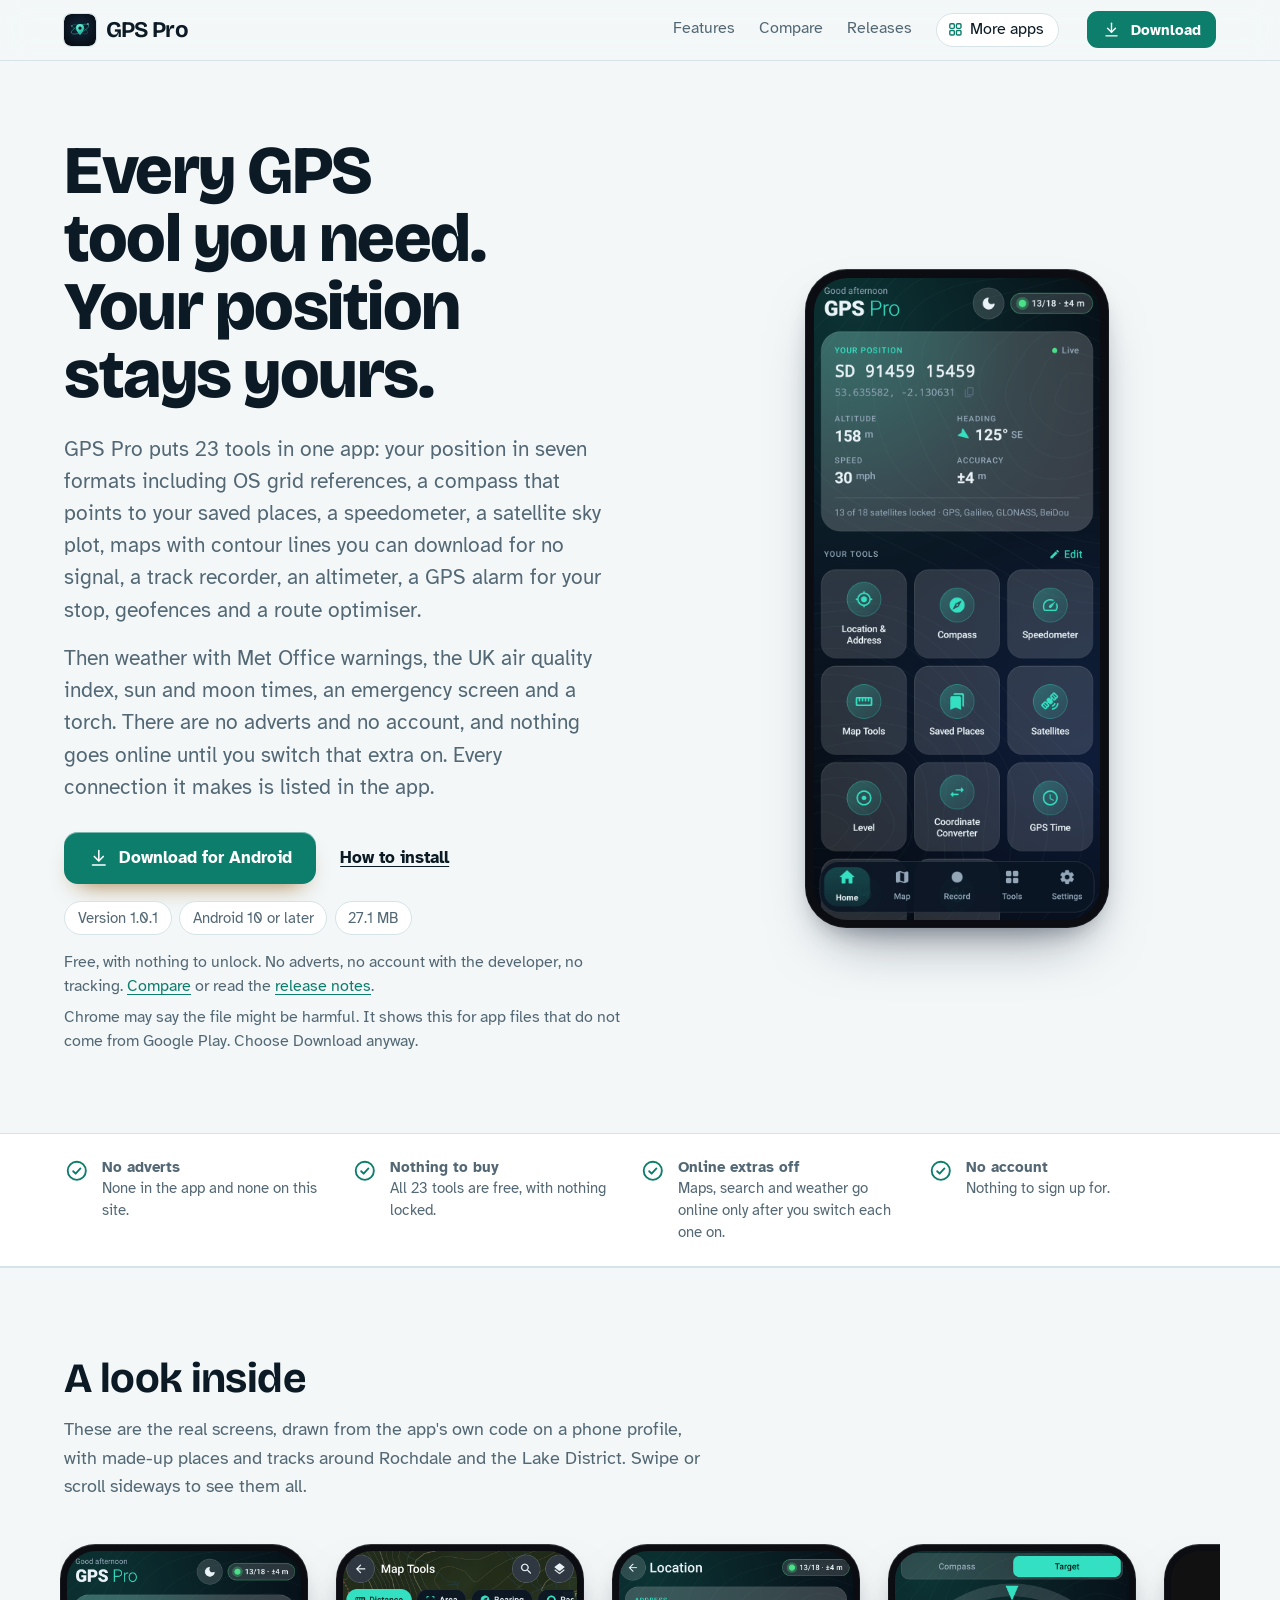
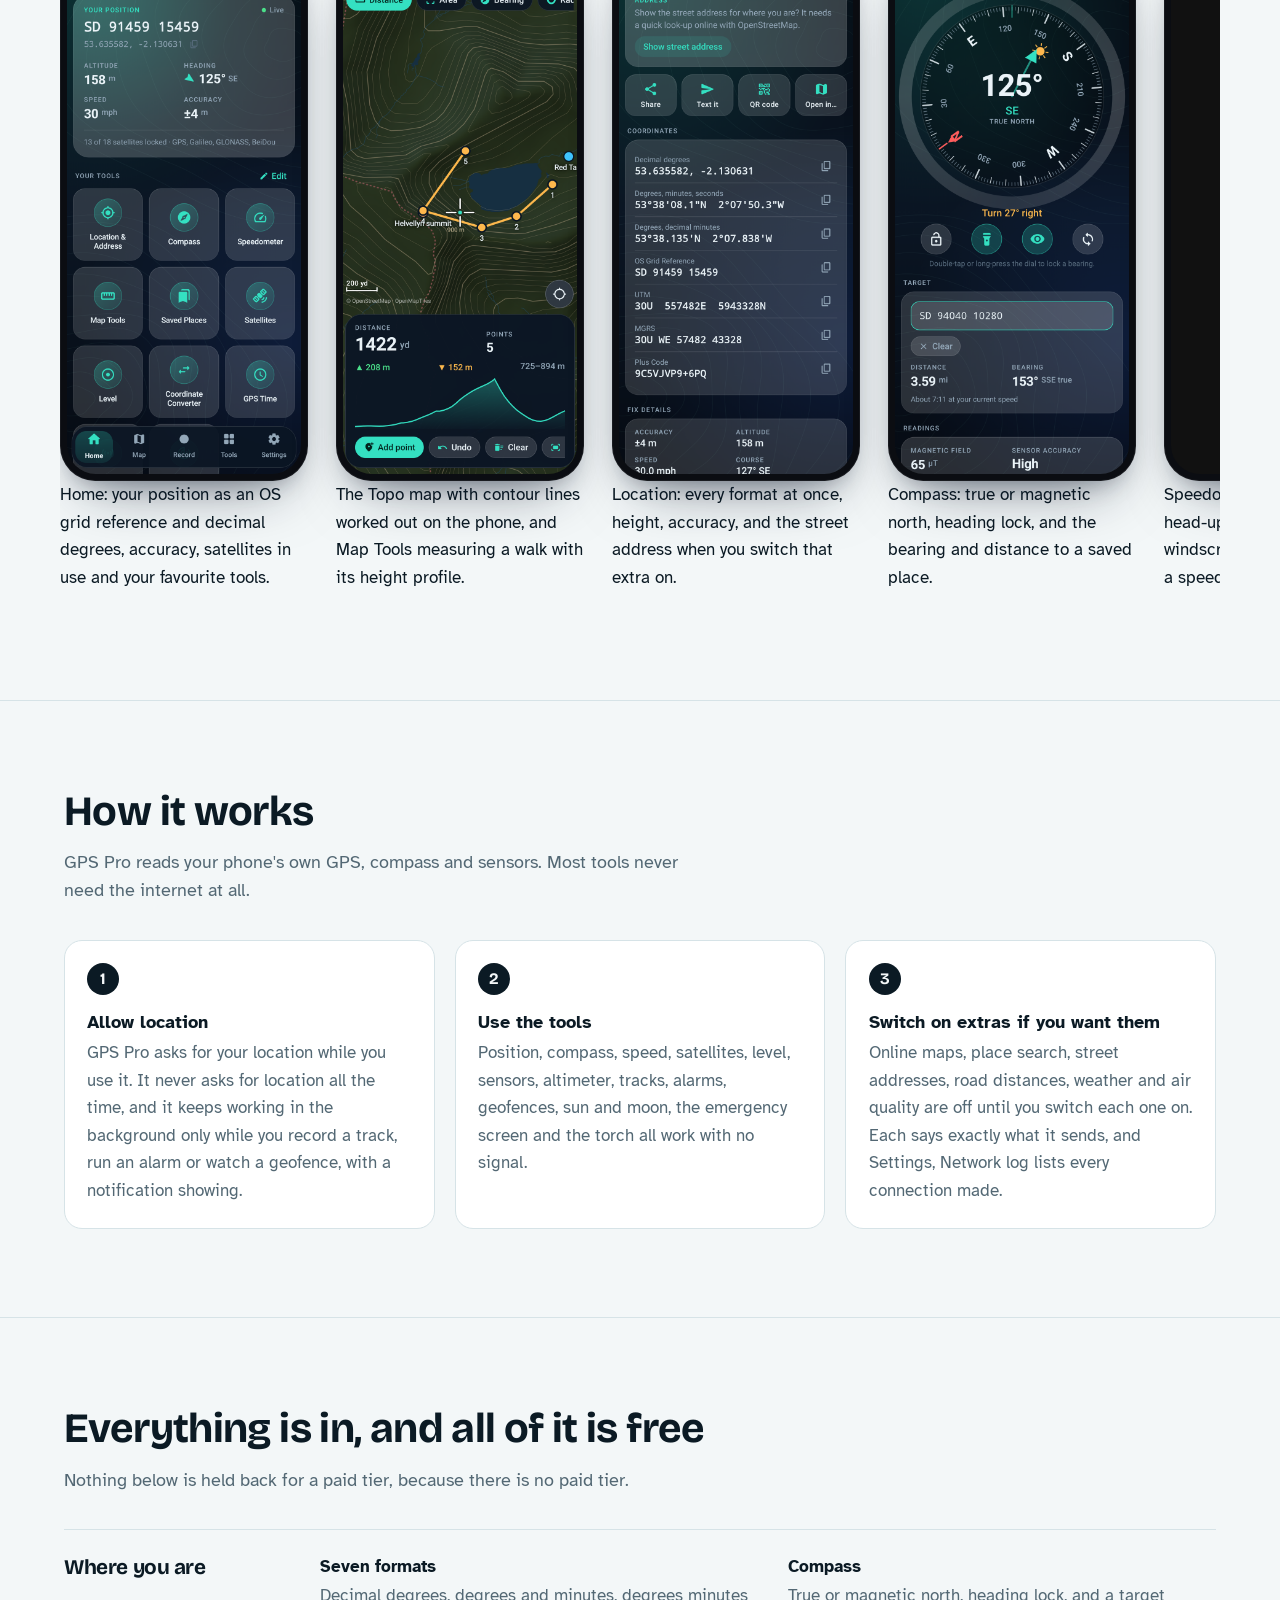
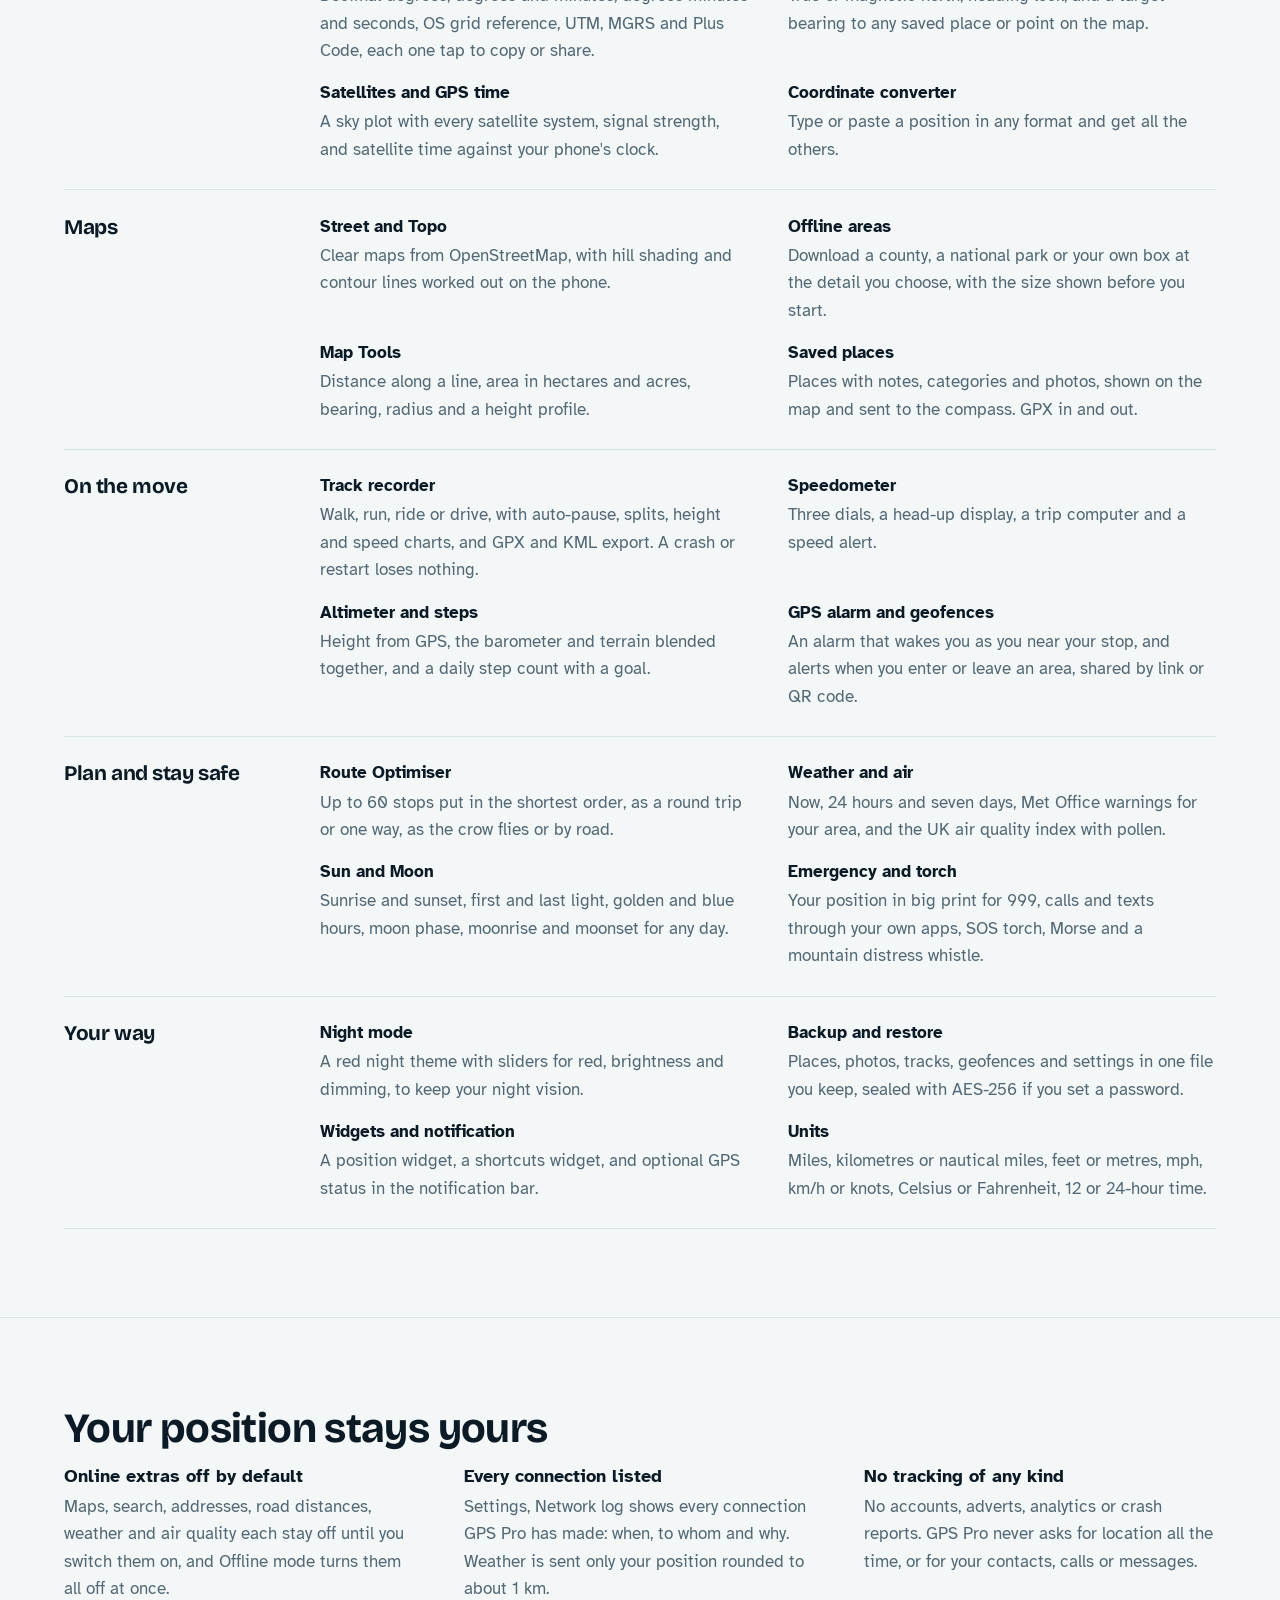
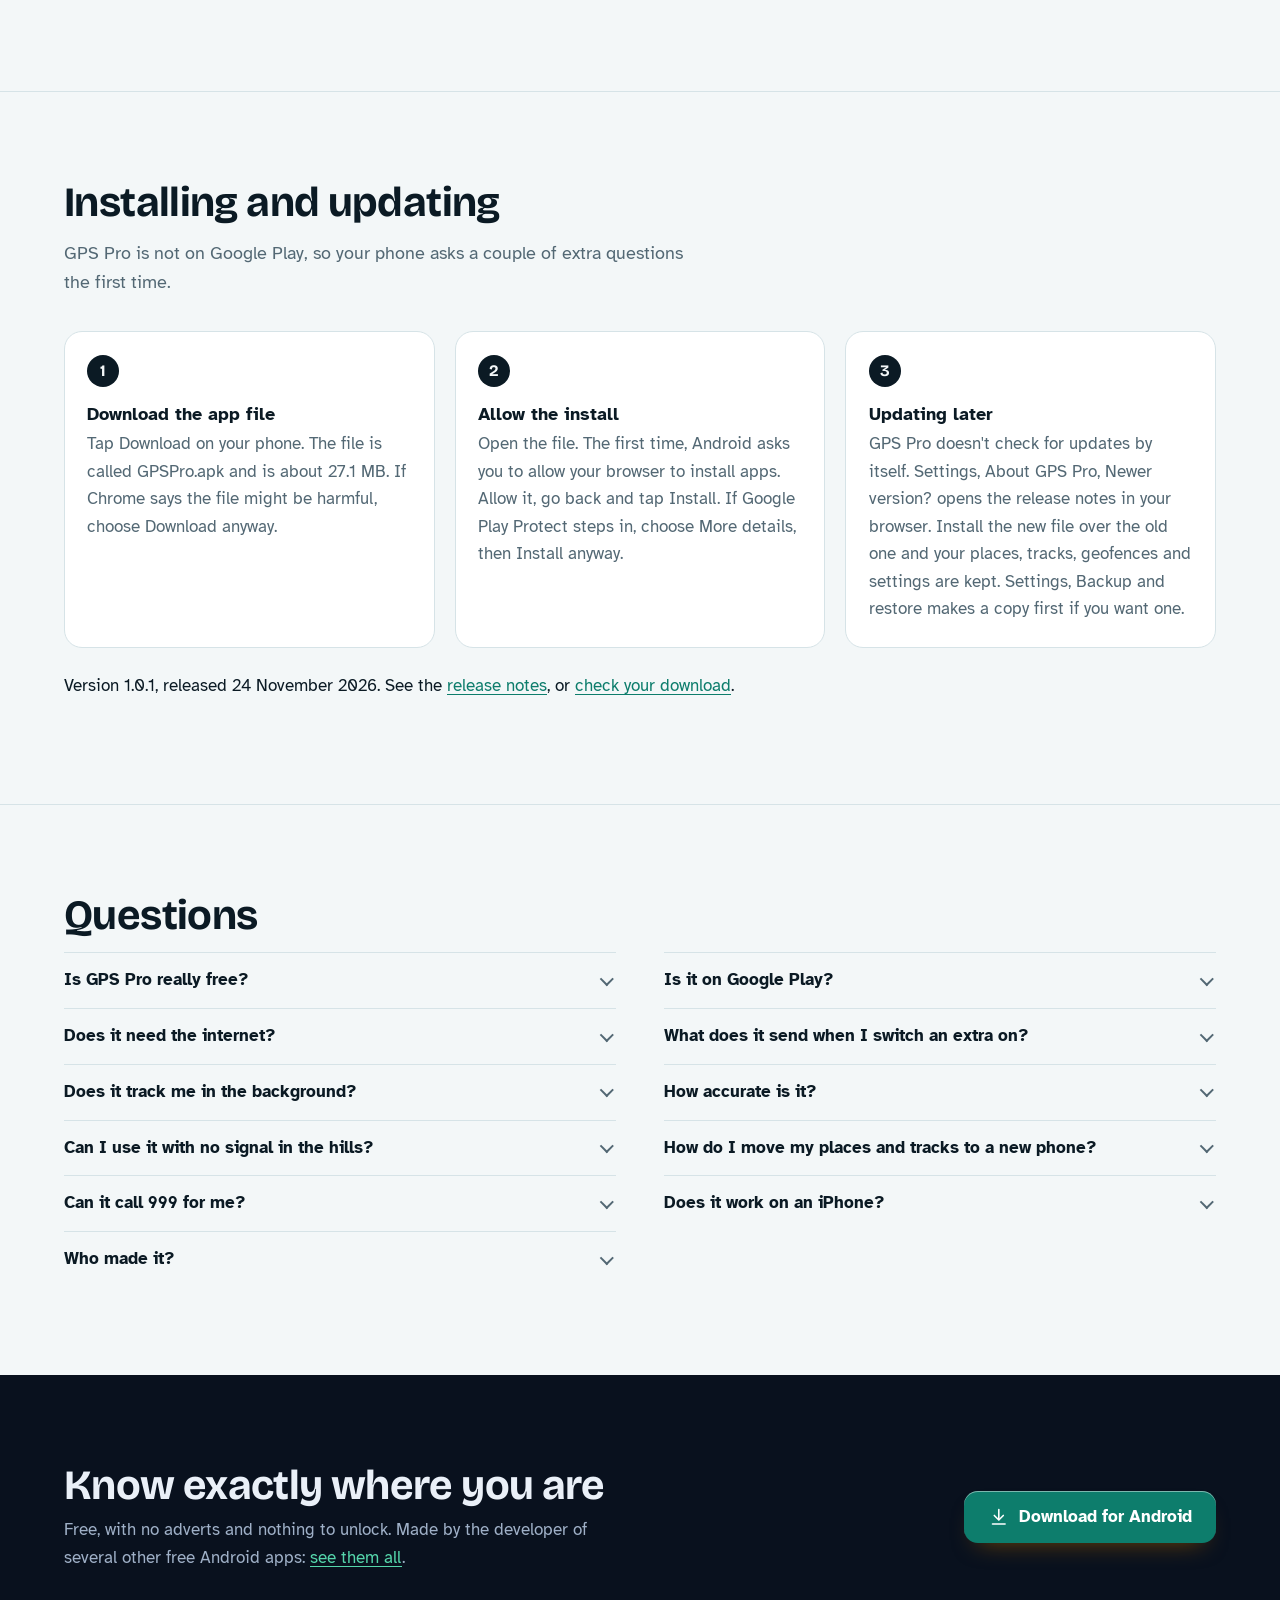
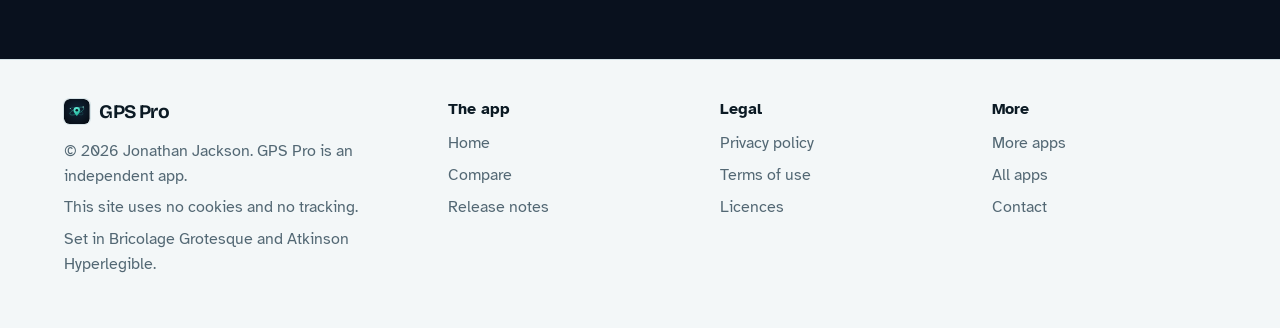
==== commit 82de6708: "GPS Pro 1.0.1" ====
--- a/index.html
+++ b/index.html
@@ -28,7 +28,7 @@
 <link rel="stylesheet" href="./assets/house.css?v=1">
 <link rel="stylesheet" href="./assets/apps-list.css?v=1">
 <script src="./assets/apps-list.js?v=1" defer></script>
-<script type="application/ld+json">{"@context":"https://schema.org","@type":"SoftwareApplication","name":"GPS Pro","url":"https://customgpter.github.io/gpspro/","description":"GPS Pro is a free Android GPS toolbox: your position in every format including OS grid references, compass, speedometer, satellites, offline maps with contours, track recording, altimeter, GPS alarm, geofences, route optimiser, Met Office weather warnings, UK air quality, sun and moon, and an emergency screen. No adverts, no account, and every online extra off until you switch it on.","applicationCategory":"UtilitiesApplication","operatingSystem":"Android 10 or later","softwareVersion":"1.0.0","downloadUrl":"https://github.com/CustomGPTer/gpspro/releases/latest/download/GPSPro.apk","releaseNotes":"https://customgpter.github.io/gpspro/releases.html","offers":{"@type":"Offer","price":"0","priceCurrency":"GBP"},"inLanguage":"en-GB","image":"https://customgpter.github.io/gpspro/assets/og.png","featureList":["Seven formats","Compass","Satellites and GPS time","Coordinate converter","Street and Topo","Offline areas","Map Tools","Saved places","Track recorder","Speedometer","Altimeter and steps","GPS alarm and geofences"],"author":{"@type":"Person","name":"Jonathan Jackson"}}</script>
+<script type="application/ld+json">{"@context":"https://schema.org","@type":"SoftwareApplication","name":"GPS Pro","url":"https://customgpter.github.io/gpspro/","description":"GPS Pro is a free Android GPS toolbox: your position in every format including OS grid references, compass, speedometer, satellites, offline maps with contours, track recording, altimeter, GPS alarm, geofences, route optimiser, Met Office weather warnings, UK air quality, sun and moon, and an emergency screen. No adverts, no account, and every online extra off until you switch it on.","applicationCategory":"UtilitiesApplication","operatingSystem":"Android 10 or later","softwareVersion":"1.0.1","downloadUrl":"https://github.com/CustomGPTer/gpspro/releases/latest/download/GPSPro.apk","releaseNotes":"https://customgpter.github.io/gpspro/releases.html","offers":{"@type":"Offer","price":"0","priceCurrency":"GBP"},"inLanguage":"en-GB","image":"https://customgpter.github.io/gpspro/assets/og.png","featureList":["Seven formats","Compass","Satellites and GPS time","Coordinate converter","Street and Topo","Offline areas","Map Tools","Saved places","Track recorder","Speedometer","Altimeter and steps","GPS alarm and geofences"],"author":{"@type":"Person","name":"Jonathan Jackson"}}</script>
 <script type="application/ld+json">{"@context":"https://schema.org","@type":"FAQPage","mainEntity":[{"@type":"Question","name":"Is GPS Pro really free?","acceptedAnswer":{"@type":"Answer","text":"Yes. There is no paid version, no subscription and no adverts, and all 23 tools are there from the start."}},{"@type":"Question","name":"Is it on Google Play?","acceptedAnswer":{"@type":"Answer","text":"No. GPS Pro is a personal project and is downloaded from this site as an Android app file. It needs Android 10 or later."}},{"@type":"Question","name":"Does it need the internet?","acceptedAnswer":{"@type":"Answer","text":"No. Your position, the compass, speedometer, satellites, level, sensors, tracks, altimeter, alarms, geofences, sun and moon, the emergency screen and the torch all work with no signal. Maps work with no signal once you have downloaded an area. Search, addresses, road distances, weather and air quality need the internet, and only after you switch them on."}},{"@type":"Question","name":"What does it send when I switch an extra on?","acceptedAnswer":{"@type":"Answer","text":"Each extra says before you switch it on. Maps send only which map squares to fetch, never your position. Weather and air quality send your position rounded to about 1 km. Met Office warnings are one list for the whole UK, so nothing about you is sent for them; the phone picks out your area itself. Every connection is listed in Settings, Network log."}},{"@type":"Question","name":"Does it track me in the background?","acceptedAnswer":{"@type":"Answer","text":"No. GPS Pro never asks for location all the time. It keeps using GPS after you leave the app only while you are recording a track, running a GPS alarm or watching a geofence, or if you switch on the GPS status notification, and Android shows a notification the whole time."}},{"@type":"Question","name":"How accurate is it?","acceptedAnswer":{"@type":"Answer","text":"As accurate as your phone's GPS, which is usually within 3 to 5 metres in the open and worse among tall buildings and trees. GPS Pro shows the accuracy with every reading. OS grid references use Ordnance Survey's published conversion, accurate to about 5 metres."}},{"@type":"Question","name":"Can I use it with no signal in the hills?","acceptedAnswer":{"@type":"Answer","text":"Yes. GPS works anywhere with a view of the sky. Download the map area before you go, in Settings, Offline maps, and the map, contour lines and heights all work with no signal."}},{"@type":"Question","name":"How do I move my places and tracks to a new phone?","acceptedAnswer":{"@type":"Answer","text":"Settings, Backup and restore, Save a backup file. Put the file somewhere you can reach from the new phone, then choose Restore from a backup there. You can seal the file with a password."}},{"@type":"Question","name":"Can it call 999 for me?","acceptedAnswer":{"@type":"Answer","text":"The emergency screen opens your phone's dialler with 999 or 112 ready, and you press call. It can also open your messages app with your position written out for up to five contacts. GPS Pro never calls or texts by itself."}},{"@type":"Question","name":"Does it work on an iPhone?","acceptedAnswer":{"@type":"Answer","text":"No. GPS Pro is for Android phones and tablets only."}},{"@type":"Question","name":"Who made it?","acceptedAnswer":{"@type":"Answer","text":"GPS Pro is made by Jonathan Jackson, an independent developer in the United Kingdom."}}]}</script>
 </head>
 <body>
@@ -48,7 +48,7 @@
 <p class="lede">GPS Pro puts 23 tools in one app: your position in seven formats including OS grid references, a compass that points to your saved places, a speedometer, a satellite sky plot, maps with contour lines you can download for no signal, a track recorder, an altimeter, a GPS alarm for your stop, geofences and a route optimiser.</p><p class="lede">Then weather with Met Office warnings, the UK air quality index, sun and moon times, an emergency screen and a torch. There are no adverts and no account, and nothing goes online until you switch that extra on. Every connection it makes is listed in the app.</p>
 
 <p class="get" id="download"><a class="button" href="https://github.com/CustomGPTer/gpspro/releases/latest/download/GPSPro.apk"><svg class="ico" viewBox="0 0 24 24" aria-hidden="true"><path d="M12 4v11"/><path d="M7 10.5l5 5 5-5"/><path d="M5 20h14"/></svg>Download for Android</a><a class="aside" href="#install">How to install</a></p>
-<ul class="pills"><li>Version 1.0.0</li><li>Android 10 or later</li><li>27.1 MB</li></ul>
+<ul class="pills"><li>Version 1.0.1</li><li>Android 10 or later</li><li>27.1 MB</li></ul>
 <p class="facts">Free, with nothing to unlock. No adverts, no account with the developer, no tracking. <a href="compare.html">Compare</a> or read the <a href="releases.html">release notes</a>.</p>
 <p class="facts">Chrome may say the file might be harmful. It shows this for app files that do not come from Google Play. Choose Download anyway.</p>
 </div>
@@ -96,7 +96,7 @@
 <h2 id="install-h">Installing and updating</h2>
 <p class="intro">GPS Pro is not on Google Play, so your phone asks a couple of extra questions the first time.</p>
 <ol class="steps"><li><h3>Download the app file</h3><p>Tap Download on your phone. The file is called GPSPro.apk and is about 27.1 MB. If Chrome says the file might be harmful, choose Download anyway.</p></li><li><h3>Allow the install</h3><p>Open the file. The first time, Android asks you to allow your browser to install apps. Allow it, go back and tap Install. If Google Play Protect steps in, choose More details, then Install anyway.</p></li><li><h3>Updating later</h3><p>GPS Pro doesn't check for updates by itself. Settings, About GPS Pro, Newer version? opens the release notes in your browser. Install the new file over the old one and your places, tracks, geofences and settings are kept. Settings, Backup and restore makes a copy first if you want one.</p></li></ol>
-<p class="after-table">Version 1.0.0, released 24 November 2026. See the <a href="releases.html">release notes</a>, or <a href="releases.html#checking">check your download</a>.</p>
+<p class="after-table">Version 1.0.1, released 24 November 2026. See the <a href="releases.html">release notes</a>, or <a href="releases.html#checking">check your download</a>.</p>
 </div>
 </section>
 
